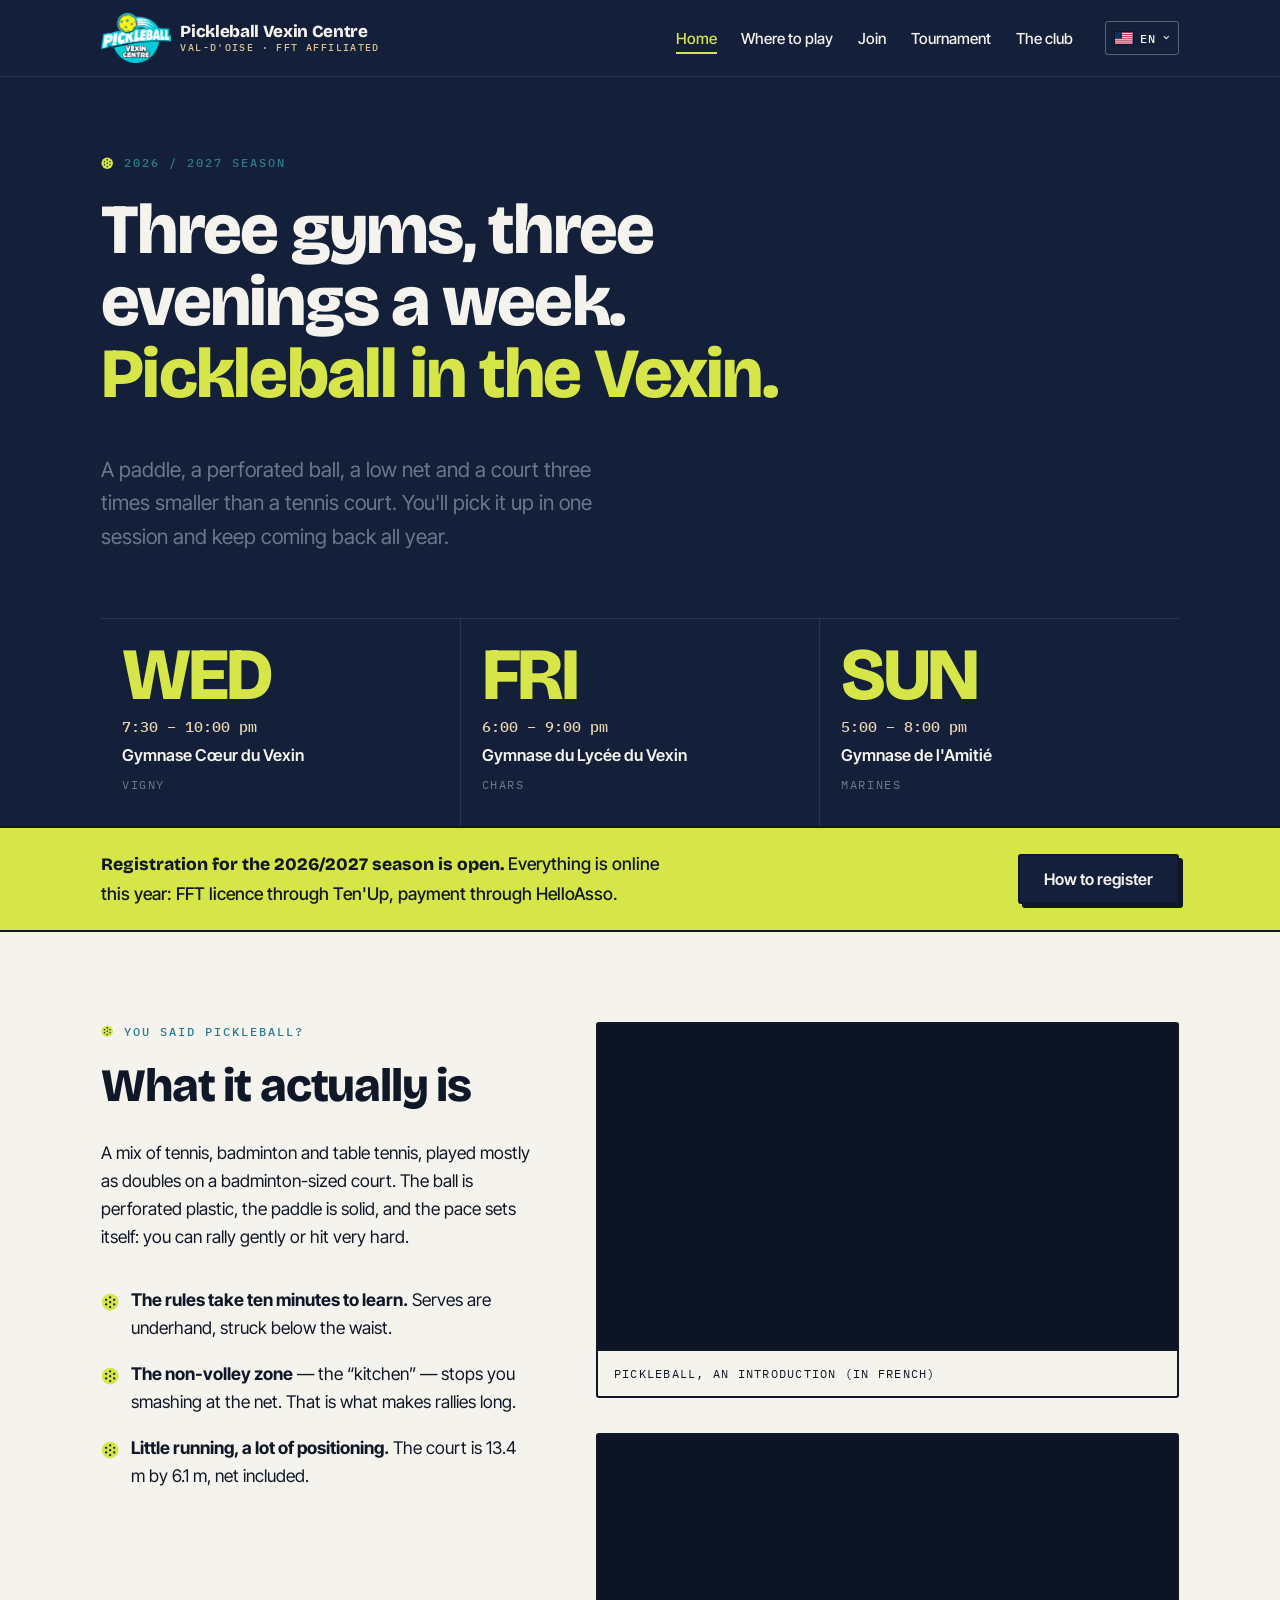
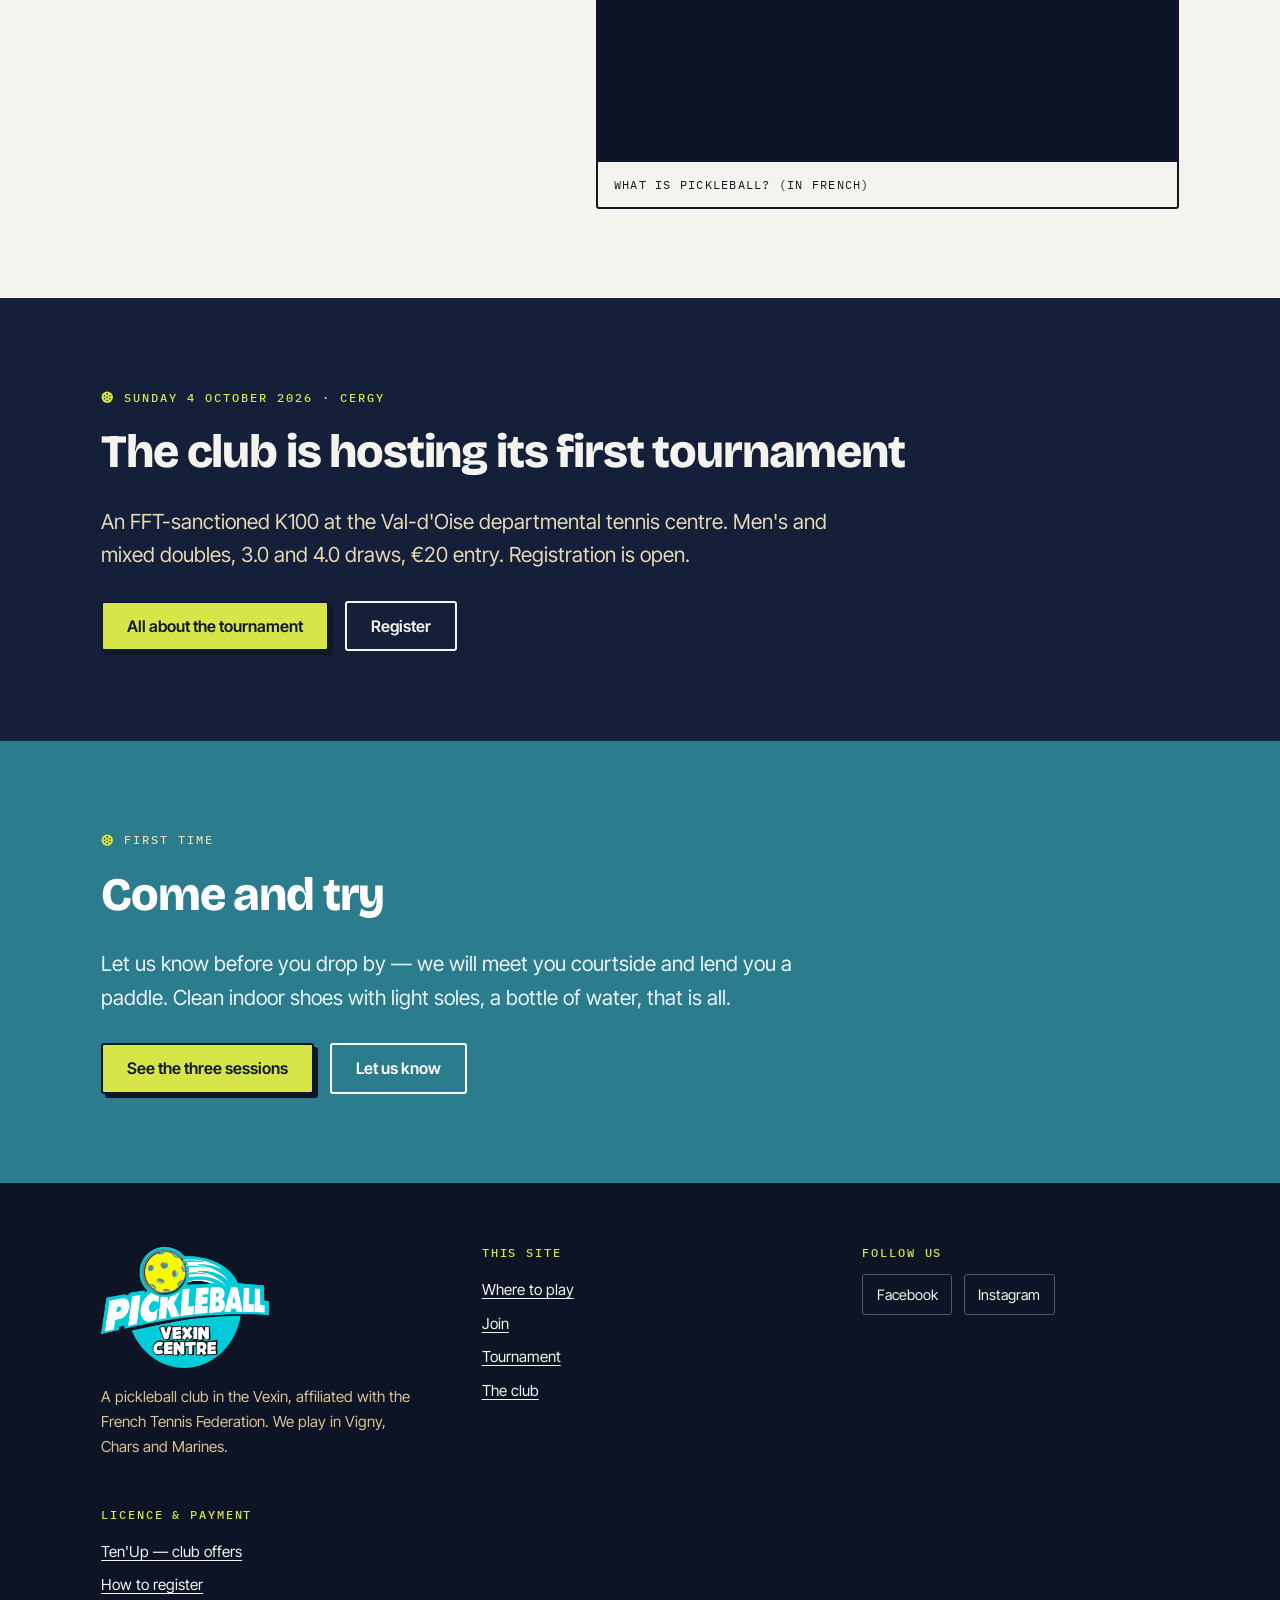
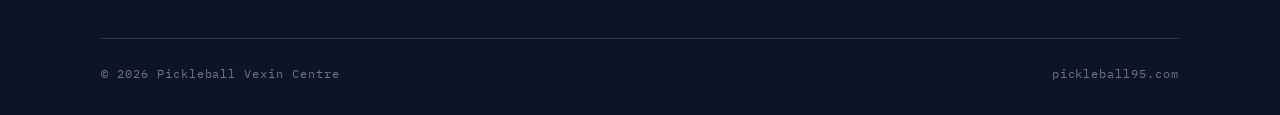
==== index.html @ 46272261 "Enrichit les donnees de l'evenement : coordonnees du lieu, url, validite de l'offre" ====
<!DOCTYPE html>
<html lang="fr">
<head>
<meta charset="utf-8">
<meta name="viewport" content="width=device-width, initial-scale=1">
<title>Pickleball Vexin Centre — club près de Cergy-Pontoise (95)</title>
<meta name="description" content="Club de pickleball affilié FFT dans le Vexin, à 20 minutes de Cergy-Pontoise. Trois créneaux par semaine à Vigny, Chars et Marines. Débutants bienvenus.">
<link rel="canonical" href="https://pickleball95.com/">
<meta property="og:type" content="website">
<meta property="og:site_name" content="Pickleball Vexin Centre">
<meta property="og:title" content="Pickleball Vexin Centre — club près de Cergy-Pontoise (95)">
<meta property="og:description" content="Club de pickleball affilié FFT dans le Vexin, à 20 minutes de Cergy-Pontoise. Trois créneaux par semaine à Vigny, Chars et Marines. Débutants bienvenus.">
<meta property="og:url" content="https://pickleball95.com/">
<meta property="og:locale" content="fr_FR">
<meta property="og:image" content="https://pickleball95.com/og-image.png">
<meta property="og:image:width" content="1200">
<meta property="og:image:height" content="630">
<meta property="og:image:alt" content="Logo Pickleball Vexin Centre">
<meta name="twitter:card" content="summary_large_image">

<link rel="alternate" hreflang="fr" href="https://pickleball95.com/">
<link rel="alternate" hreflang="en" href="https://pickleball95.com/en/">
<link rel="alternate" hreflang="x-default" href="https://pickleball95.com/">
<script>
(function () {
  try {
    if (new URLSearchParams(location.search).has('lang')) return;
    if (document.referrer && new URL(document.referrer).host === location.host) return;
    var prefs = navigator.languages || [navigator.language || ''];
    for (var i = 0; i < prefs.length; i++) {
      var tag = String(prefs[i]).toLowerCase();
      if (tag.indexOf('fr') === 0) return;
      if (tag.indexOf('en') === 0) {
        location.replace('en/' + location.search + location.hash);
        return;
      }
    }
  } catch (e) {}
})();
</script>
<link rel="icon" href="/favicon.svg" type="image/svg+xml">
<link rel="icon" href="/favicon.ico" sizes="32x32">
<link rel="apple-touch-icon" href="/apple-touch-icon.png">
<link rel="preconnect" href="https://fonts.googleapis.com">
<link rel="preconnect" href="https://fonts.gstatic.com" crossorigin>
<link href="https://fonts.googleapis.com/css2?family=Bricolage+Grotesque:opsz,wght@12..96,700;12..96,800&family=IBM+Plex+Mono:wght@400;500&family=Inter+Tight:wght@400;500;600&display=swap" rel="stylesheet">
<script type="application/ld+json">
{
  "@context": "https://schema.org",
  "@type": "SportsClub",
  "@id": "https://pickleball95.com/#club",
  "name": "Pickleball Vexin Centre",
  "alternateName": "PVC",
  "url": "https://pickleball95.com/",
  "logo": "https://pickleball95.com/logo-pvc.png",
  "image": "https://pickleball95.com/og-image.png",
  "description": "Club de pickleball du Vexin, affilié à la Fédération française de tennis. Trois créneaux par semaine à Vigny, Chars et Marines, à une quinzaine de kilomètres de Cergy-Pontoise.",
  "sport": "Pickleball",
  "email": "contact@pickleball95.com",
  "memberOf": {
    "@type": "SportsOrganization",
    "name": "Fédération française de tennis",
    "alternateName": "FFT",
    "url": "https://www.fft.fr/"
  },
  "areaServed": [
    {
      "@type": "AdministrativeArea",
      "name": "Vexin français"
    },
    {
      "@type": "AdministrativeArea",
      "name": "Val-d'Oise"
    },
    {
      "@type": "City",
      "name": "Cergy"
    },
    {
      "@type": "City",
      "name": "Pontoise"
    },
    {
      "@type": "City",
      "name": "Marines"
    },
    {
      "@type": "City",
      "name": "Vigny"
    },
    {
      "@type": "City",
      "name": "Chars"
    }
  ],
  "location": [
    {
      "@type": "SportsActivityLocation",
      "name": "Gymnase Cœur du Vexin",
      "address": {
        "@type": "PostalAddress",
        "streetAddress": "Le Bord'haut",
        "postalCode": "95450",
        "addressLocality": "Vigny",
        "addressRegion": "Val-d'Oise",
        "addressCountry": "FR"
      },
      "geo": {
        "@type": "GeoCoordinates",
        "latitude": 49.085816,
        "longitude": 1.921872
      },
      "openingHoursSpecification": {
        "@type": "OpeningHoursSpecification",
        "dayOfWeek": "Wednesday",
        "opens": "19:30",
        "closes": "22:00"
      }
    },
    {
      "@type": "SportsActivityLocation",
      "name": "Gymnase du Lycée du Vexin",
      "address": {
        "@type": "PostalAddress",
        "streetAddress": "Rue de Marines",
        "postalCode": "95750",
        "addressLocality": "Chars",
        "addressRegion": "Val-d'Oise",
        "addressCountry": "FR"
      },
      "geo": {
        "@type": "GeoCoordinates",
        "latitude": 49.157377,
        "longitude": 1.945217
      },
      "openingHoursSpecification": {
        "@type": "OpeningHoursSpecification",
        "dayOfWeek": "Friday",
        "opens": "18:00",
        "closes": "21:00"
      }
    },
    {
      "@type": "SportsActivityLocation",
      "name": "Gymnase de l'Amitié",
      "address": {
        "@type": "PostalAddress",
        "streetAddress": "Rue des Hautiers",
        "postalCode": "95640",
        "addressLocality": "Marines",
        "addressRegion": "Val-d'Oise",
        "addressCountry": "FR"
      },
      "geo": {
        "@type": "GeoCoordinates",
        "latitude": 49.148057,
        "longitude": 1.984363
      },
      "openingHoursSpecification": {
        "@type": "OpeningHoursSpecification",
        "dayOfWeek": "Sunday",
        "opens": "17:00",
        "closes": "20:00"
      }
    }
  ],
  "sameAs": [
    "https://www.facebook.com/profile.php?id=100078045906528",
    "https://www.instagram.com/pickleball_vexin_centre/"
  ]
}
</script>
<link rel="stylesheet" href="styles.css">
</head>
<body>

<a class="saut-contenu" href="#contenu">Aller au contenu</a>

<header class="entete">
  <div class="enveloppe entete__interieur">
    <a class="marque" href="index.html">
      <img class="marque__logo" src="/logo-pvc.png" alt="" width="640" height="460">
      <span>Pickleball Vexin Centre<small>Val-d'Oise · Affilié FFT</small></span>
    </a>
    <div class="entete__droite">
      <nav class="nav" aria-label="Navigation principale">
        <ul>
          <li><a href="index.html" aria-current="page">Accueil</a></li>
          <li><a href="ou-jouer.html">Où jouer</a></li>
          <li><a href="adherer.html">Adhérer</a></li>
          <li><a href="tournoi-k100.html">Tournoi</a></li>
          <li><a href="le-club.html">Le club</a></li>
        </ul>
      </nav>
      <details class="langue">
      <summary aria-label="Choisir la langue"><svg class="drapeau" viewBox="0 0 21 15" aria-hidden="true"><rect width="7" height="15" fill="#002654"/><rect x="7" width="7" height="15" fill="#f5f5f5"/><rect x="14" width="7" height="15" fill="#ce1126"/></svg><span>FR</span></summary>
      <div class="langue__menu">
        <a href="index.html" hreflang="fr" lang="fr" aria-current="true"><svg class="drapeau" viewBox="0 0 21 15" aria-hidden="true"><rect width="7" height="15" fill="#002654"/><rect x="7" width="7" height="15" fill="#f5f5f5"/><rect x="14" width="7" height="15" fill="#ce1126"/></svg>Français</a>
        <a href="en/index.html" hreflang="en" lang="en"><svg class="drapeau" viewBox="0 0 21 15" aria-hidden="true"><rect width="21" height="15" fill="#f5f5f5"/><g fill="#b31942"><rect y="0.0000" width="21" height="1.1538"/><rect y="2.3077" width="21" height="1.1538"/><rect y="4.6154" width="21" height="1.1538"/><rect y="6.9231" width="21" height="1.1538"/><rect y="9.2308" width="21" height="1.1538"/><rect y="11.5385" width="21" height="1.1538"/><rect y="13.8462" width="21" height="1.1538"/></g><rect width="8.4" height="8.0769" fill="#0a3161"/></svg>English</a>
      </div>
    </details>
    </div>
  </div>
</header>

<main id="contenu">

  <section class="heros">
    <div class="enveloppe">
      <div class="heros__texte">
        <p class="sourcil">
        <svg class="balle" viewBox="0 0 24 24" aria-hidden="true"><circle cx="12" cy="12" r="11"/><circle cx="12" cy="5.6" r="1.5"/><circle cx="17.3" cy="9" r="1.5"/><circle cx="17.3" cy="15" r="1.5"/><circle cx="12" cy="18.4" r="1.5"/><circle cx="6.7" cy="15" r="1.5"/><circle cx="6.7" cy="9" r="1.5"/><circle cx="12" cy="12" r="1.5"/></svg>
        Saison 2026 / 2027
      </p>
        <h1>Trois gymnases, trois soirs par semaine. <em>Le pickleball dans le Vexin.</em></h1>
        <p class="intro">Une raquette, une balle ajourée, un filet bas et un terrain trois fois plus petit qu'un court de tennis. On apprend en une séance, on y revient toute l'année.</p>
      </div>
    </div>

    <div class="enveloppe">
      <div class="semaine">
        <a class="jour" href="ou-jouer.html#vigny">
          <span class="jour__abrege">MER</span>
          <span class="jour__corps">
            <span class="jour__heure">19h30 – 22h00</span><br>
            <span class="jour__lieu">Gymnase Cœur du Vexin</span><br>
            <span class="jour__ville">Vigny</span>
          </span>
        </a>
        <a class="jour" href="ou-jouer.html#chars">
          <span class="jour__abrege">VEN</span>
          <span class="jour__corps">
            <span class="jour__heure">18h00 – 21h00</span><br>
            <span class="jour__lieu">Gymnase du Lycée du Vexin</span><br>
            <span class="jour__ville">Chars</span>
          </span>
        </a>
        <a class="jour" href="ou-jouer.html#marines">
          <span class="jour__abrege">DIM</span>
          <span class="jour__corps">
            <span class="jour__heure">17h00 – 20h00</span><br>
            <span class="jour__lieu">Gymnase de l'Amitié</span><br>
            <span class="jour__ville">Marines</span>
          </span>
        </a>
      </div>
    </div>
  </section>

  <section class="bandeau">
    <div class="enveloppe bandeau__interieur">
      <p><strong>Les inscriptions pour la saison 2026/2027 sont ouvertes.</strong> Cette année, tout se fait en ligne : licence FFT via Ten'Up, paiement via HelloAsso.</p>
      <a class="bouton" href="adherer.html">Comment s'inscrire</a>
    </div>
  </section>

  <section class="bloc">
    <div class="enveloppe duo">
      <div>
        <p class="sourcil">
        <svg class="balle" viewBox="0 0 24 24" aria-hidden="true"><circle cx="12" cy="12" r="11"/><circle cx="12" cy="5.6" r="1.5"/><circle cx="17.3" cy="9" r="1.5"/><circle cx="17.3" cy="15" r="1.5"/><circle cx="12" cy="18.4" r="1.5"/><circle cx="6.7" cy="15" r="1.5"/><circle cx="6.7" cy="9" r="1.5"/><circle cx="12" cy="12" r="1.5"/></svg>
        Vous avez dit pickleball ?
      </p>
        <h2>C'est quoi, au juste</h2>
        <p>Un mélange de tennis, de badminton et de ping-pong, qui se joue surtout en double sur un terrain de badminton. La balle est en plastique perforé, la raquette est pleine, et la vitesse de jeu se règle d'elle-même : on peut échanger tranquillement ou frapper très fort.</p>
        <ul class="faits">
          <li><svg class="balle" viewBox="0 0 24 24" aria-hidden="true"><circle cx="12" cy="12" r="11"/><circle cx="12" cy="5.6" r="1.5"/><circle cx="17.3" cy="9" r="1.5"/><circle cx="17.3" cy="15" r="1.5"/><circle cx="12" cy="18.4" r="1.5"/><circle cx="6.7" cy="15" r="1.5"/><circle cx="6.7" cy="9" r="1.5"/><circle cx="12" cy="12" r="1.5"/></svg><span><strong>Les règles s'apprennent en dix minutes.</strong> Le service se fait à la cuillère, en dessous de la taille.</span></li>
          <li><svg class="balle" viewBox="0 0 24 24" aria-hidden="true"><circle cx="12" cy="12" r="11"/><circle cx="12" cy="5.6" r="1.5"/><circle cx="17.3" cy="9" r="1.5"/><circle cx="17.3" cy="15" r="1.5"/><circle cx="12" cy="18.4" r="1.5"/><circle cx="6.7" cy="15" r="1.5"/><circle cx="6.7" cy="9" r="1.5"/><circle cx="12" cy="12" r="1.5"/></svg><span><strong>La zone de non-volée</strong> — la « cuisine » — interdit de smasher au filet. C'est ce qui rend les échanges longs.</span></li>
          <li><svg class="balle" viewBox="0 0 24 24" aria-hidden="true"><circle cx="12" cy="12" r="11"/><circle cx="12" cy="5.6" r="1.5"/><circle cx="17.3" cy="9" r="1.5"/><circle cx="17.3" cy="15" r="1.5"/><circle cx="12" cy="18.4" r="1.5"/><circle cx="6.7" cy="15" r="1.5"/><circle cx="6.7" cy="9" r="1.5"/><circle cx="12" cy="12" r="1.5"/></svg><span><strong>Peu de course, beaucoup de placement.</strong> Le terrain fait 13,4 m sur 6,1 m, filet compris.</span></li>
        </ul>
      </div>
      <div class="grille grille--2">
        <figure class="video">
          <div class="video__cadre">
            <iframe src="https://www.youtube-nocookie.com/embed/xUuytFtCBNI" title="Présentation du pickleball" loading="lazy" allow="accelerometer; autoplay; clipboard-write; encrypted-media; gyroscope; picture-in-picture" allowfullscreen></iframe>
          </div>
          <figcaption>Présentation du pickleball</figcaption>
        </figure>
        <figure class="video">
          <div class="video__cadre">
            <iframe src="https://www.youtube-nocookie.com/embed/qtWzW6StP2c" title="C'est quoi le pickleball ?" loading="lazy" allow="accelerometer; autoplay; clipboard-write; encrypted-media; gyroscope; picture-in-picture" allowfullscreen></iframe>
          </div>
          <figcaption>C'est quoi le pickleball ?</figcaption>
        </figure>
      </div>
    </div>
  </section>


  <section class="bloc bloc--nuit">
    <div class="enveloppe">
      <p class="sourcil">
        <svg class="balle" viewBox="0 0 24 24" aria-hidden="true"><circle cx="12" cy="12" r="11"/><circle cx="12" cy="5.6" r="1.5"/><circle cx="17.3" cy="9" r="1.5"/><circle cx="17.3" cy="15" r="1.5"/><circle cx="12" cy="18.4" r="1.5"/><circle cx="6.7" cy="15" r="1.5"/><circle cx="6.7" cy="9" r="1.5"/><circle cx="12" cy="12" r="1.5"/></svg>
        Dimanche 4 octobre 2026 · Cergy
      </p>
      <h2>Le club organise son premier tournoi</h2>
      <p class="intro">Un K100 homologué FFT au comité départemental de tennis du Val-d'Oise. Double messieurs et double mixte, tableaux 3.0 et 4.0, 20 € l'engagement. Les inscriptions sont ouvertes.</p>
      <div class="rangee-boutons">
        <a class="bouton" href="tournoi-k100.html">Tout savoir sur le tournoi</a>
        <a class="bouton bouton--fantome" href="https://www.helloasso.com/associations/pickleball-vexin-centre/evenements/1er-k100-cergy-par-pickleball-vexin-centre" rel="noopener">S'inscrire</a>
      </div>
    </div>
  </section>

  <section class="bloc bloc--court">
    <div class="enveloppe">
      <p class="sourcil">
        <svg class="balle" viewBox="0 0 24 24" aria-hidden="true"><circle cx="12" cy="12" r="11"/><circle cx="12" cy="5.6" r="1.5"/><circle cx="17.3" cy="9" r="1.5"/><circle cx="17.3" cy="15" r="1.5"/><circle cx="12" cy="18.4" r="1.5"/><circle cx="6.7" cy="15" r="1.5"/><circle cx="6.7" cy="9" r="1.5"/><circle cx="12" cy="12" r="1.5"/></svg>
        Première fois
      </p>
      <h2>Venir essayer</h2>
      <p class="intro">Prévenez-nous avant de passer, on vous attend au bord du terrain et on vous prête une raquette. Chaussures de sport propres à semelle claire, une bouteille d'eau, c'est tout.</p>
      <div class="rangee-boutons">
        <a class="bouton" href="ou-jouer.html">Voir les trois créneaux</a>
        <a class="bouton bouton--fantome" href="le-club.html#contact">Nous prévenir</a>
      </div>
    </div>
  </section>

</main>

<footer class="pied">
  <div class="enveloppe">
    <div class="pied__grille">
      <div>
        <h2 class="pied__marque"><img src="/logo-pvc.png" alt="Pickleball Vexin Centre" width="640" height="460"></h2>
        <p>Club de pickleball du Vexin, affilié à la Fédération française de tennis. On joue à Vigny, Chars et Marines.</p>
      </div>
      <div>
        <h3>Le site</h3>
        <ul>
          <li><a href="ou-jouer.html">Où jouer</a></li>
          <li><a href="adherer.html">Adhérer</a></li>
          <li><a href="tournoi-k100.html">Tournoi</a></li>
          <li><a href="le-club.html">Le club</a></li>
        </ul>
      </div>
      <div>
        <h3>Nous suivre</h3>
        <div class="social">
          <a href="https://www.facebook.com/profile.php?id=100078045906528" rel="noopener">Facebook</a>
          <a href="https://www.instagram.com/pickleball_vexin_centre/" rel="noopener">Instagram</a>
        </div>
      </div>
      <div>
        <h3>Licence &amp; paiement</h3>
        <ul>
          <li><a href="https://tenup.fft.fr/club/57950515/offres" rel="noopener">Ten'Up — offres du club</a></li>
          <li><a href="adherer.html">Procédure d'inscription</a></li>
        </ul>
      </div>
    </div>
    <div class="pied__bas">
      <span>© 2026 Pickleball Vexin Centre</span>
      <span>pickleball95.com</span>
    </div>
  </div>
</footer>

<script>
document.addEventListener('click', function (e) {
  document.querySelectorAll('details.langue[open]').forEach(function (d) {
    if (!d.contains(e.target)) d.removeAttribute('open');
  });
});
document.addEventListener('keydown', function (e) {
  if (e.key === 'Escape') {
    document.querySelectorAll('details.langue[open]').forEach(function (d) {
      d.removeAttribute('open');
    });
  }
});
</script>
</body>
</html>
---- styles.css ----
/* ==========================================================================
   Pickleball Vexin Centre — feuille de style unique
   Palette : gymnase le soir. Indigo profond (la nuit dehors), parquet érable
   (le sol de jeu), jaune optique (la balle ajourée), sarcelle (le tracé).
   ========================================================================== */

:root {
  --nuit:        #14203a;
  --nuit-fonce:  #0c1425;
  --nuit-clair:  #24345a;
  --parquet:     #e9d7b2;
  --parquet-sbr: #d9c193;
  --balle:       #d6e548;
  --court:       #2b7c8c;
  --craie:       #f5f3ed;
  --encre:       #101828;
  --gris:        #6d7789;

  --pad-page: clamp(1.15rem, 4vw, 3.5rem);
  --max: 1180px;
  --rayon: 3px;

  --display: "Bricolage Grotesque", "Trebuchet MS", sans-serif;
  --corps: "Inter Tight", system-ui, -apple-system, sans-serif;
  --data: "IBM Plex Mono", ui-monospace, monospace;
}

*, *::before, *::after { box-sizing: border-box; }

html { scroll-behavior: smooth; }
@media (prefers-reduced-motion: reduce) {
  html { scroll-behavior: auto; }
  * { animation-duration: 0.01ms !important; transition-duration: 0.01ms !important; }
}

body {
  margin: 0;
  background: var(--craie);
  color: var(--encre);
  font-family: var(--corps);
  font-size: clamp(1rem, 0.96rem + 0.2vw, 1.09rem);
  line-height: 1.62;
  -webkit-font-smoothing: antialiased;
}

img, iframe { max-width: 100%; border: 0; }

a { color: var(--court); text-decoration-thickness: 1px; text-underline-offset: 3px; }
a:hover { color: var(--nuit); }

:focus-visible {
  outline: 3px solid var(--balle);
  outline-offset: 3px;
}

/* --- primitives de mise en page ------------------------------------------ */

.enveloppe {
  width: 100%;
  max-width: var(--max);
  margin-inline: auto;
  padding-inline: var(--pad-page);
}

.bloc { padding-block: clamp(3.2rem, 7vw, 6rem); }
.bloc--nuit { background: var(--nuit); color: var(--craie); }
/* :not(.bouton) — sinon cette regle (0,1,1) battait .bouton (0,1,0)
   et les boutons heritaient de la couleur des liens : jaune sur jaune. */
.bloc--nuit a:not(.bouton) { color: var(--balle); }
.bloc--court { background: var(--court); color: #fff; }
.bloc--court a:not(.bouton) { color: #fff; }

.saut-contenu {
  position: absolute;
  left: -9999px;
  top: 0;
  background: var(--balle);
  color: var(--encre);
  padding: 0.7rem 1.1rem;
  font-weight: 600;
  z-index: 50;
}
.saut-contenu:focus { left: 0.6rem; top: 0.6rem; }

/* --- typographie --------------------------------------------------------- */

h1, h2, h3, h4 {
  font-family: var(--display);
  font-weight: 800;
  line-height: 1.02;
  letter-spacing: -0.025em;
  margin: 0 0 0.6em;
  text-wrap: balance;
}

h1 { font-size: clamp(2.3rem, 1.3rem + 4.6vw, 4.4rem); }
h2 { font-size: clamp(1.75rem, 1.1rem + 2.5vw, 2.9rem); }
h3 { font-size: clamp(1.2rem, 1.02rem + 0.8vw, 1.55rem); }

p { margin: 0 0 1.15em; max-width: 62ch; }
.intro { font-size: clamp(1.08rem, 1rem + 0.5vw, 1.3rem); color: var(--gris); }
.bloc--nuit .intro { color: var(--parquet); }

.sourcil {
  font-family: var(--data);
  font-size: 0.74rem;
  font-weight: 500;
  letter-spacing: 0.17em;
  text-transform: uppercase;
  color: var(--court);
  margin: 0 0 1.4rem;
  display: flex;
  align-items: center;
  gap: 0.65rem;
}
.bloc--nuit .sourcil { color: var(--balle); }
.bloc--court .sourcil { color: var(--parquet); }

/* --- la balle ajourée : motif récurrent ---------------------------------- */

.balle {
  flex: 0 0 auto;
  width: 1.05em;
  height: 1.05em;
  color: var(--balle);
}
.balle circle:first-child { fill: currentColor; }
.balle circle + circle { fill: var(--nuit); }
.bloc--nuit .balle circle + circle { fill: var(--nuit); }

/* --- boutons ------------------------------------------------------------- */

.bouton {
  display: inline-flex;
  align-items: center;
  gap: 0.55rem;
  font-family: var(--corps);
  font-weight: 600;
  font-size: 1rem;
  line-height: 1;
  padding: 0.95rem 1.5rem;
  border: 2px solid var(--encre);
  border-radius: var(--rayon);
  background: var(--balle);
  color: var(--encre);
  text-decoration: none;
  transition: transform 0.14s ease, box-shadow 0.14s ease;
  box-shadow: 4px 4px 0 var(--encre);
}
.bouton:hover {
  color: var(--encre);
  transform: translate(-2px, -2px);
  box-shadow: 6px 6px 0 var(--encre);
}
.bouton:active { transform: translate(2px, 2px); box-shadow: 1px 1px 0 var(--encre); }

.bouton--fantome {
  background: transparent;
  border-color: currentColor;
  box-shadow: none;
  color: inherit;
}
.bouton--fantome:hover { background: rgba(214, 229, 72, 0.16); box-shadow: none; color: inherit; }

.rangee-boutons {
  display: flex;
  flex-wrap: wrap;
  gap: 0.85rem 1rem;
  align-items: center;
  margin-top: 1.8rem;
}

/* --- en-tête ------------------------------------------------------------- */

.entete {
  background: var(--nuit);
  color: var(--craie);
  border-bottom: 1px solid var(--nuit-clair);
}
.entete__interieur {
  display: flex;
  align-items: center;
  justify-content: space-between;
  gap: 1.5rem;
  min-height: 72px;
  flex-wrap: wrap;
  padding-block: 0.8rem;
}
.marque {
  display: flex;
  align-items: center;
  gap: 0.6rem;
  font-family: var(--display);
  font-weight: 800;
  font-size: 1.06rem;
  letter-spacing: -0.02em;
  color: var(--craie);
  text-decoration: none;
  line-height: 1.15;
}
.marque:hover { color: var(--balle); }
.marque .balle { width: 1.6em; height: 1.6em; }
.marque span { display: block; }
.marque small {
  display: block;
  font-family: var(--data);
  font-size: 0.62rem;
  font-weight: 500;
  letter-spacing: 0.14em;
  text-transform: uppercase;
  color: var(--parquet-sbr);
}

.nav ul {
  display: flex;
  flex-wrap: wrap;
  gap: 0.35rem 1.55rem;
  list-style: none;
  margin: 0;
  padding: 0;
}
.nav a {
  font-size: 0.95rem;
  font-weight: 500;
  color: var(--craie);
  text-decoration: none;
  padding-block: 0.3rem;
  border-bottom: 2px solid transparent;
}
.nav a:hover { color: var(--balle); border-bottom-color: var(--balle); }
.nav a[aria-current="page"] { color: var(--balle); border-bottom-color: var(--balle); }

/* --- héros --------------------------------------------------------------- */

.heros {
  background: var(--nuit);
  color: var(--craie);
  padding-block: clamp(2.8rem, 6vw, 5rem) 0;
  overflow: hidden;
}
.heros h1 { max-width: 22ch; }
.heros h1 em {
  font-style: normal;
  color: var(--balle);
}
.heros__texte { max-width: 46rem; }
.heros .intro { max-width: 44ch; }

/* La semaine : signature du site ----------------------------------------- */

.semaine {
  display: grid;
  grid-template-columns: repeat(3, 1fr);
  gap: 1px;
  background: var(--nuit-clair);
  margin-top: clamp(2.5rem, 5vw, 4rem);
  border-top: 1px solid var(--nuit-clair);
}
.jour {
  position: relative;
  display: flex;
  flex-direction: column;
  gap: 0.35rem;
  padding: 1.6rem 1.3rem 1.8rem;
  background: var(--nuit);
  color: var(--craie);
  text-decoration: none;
  transition: background 0.16s ease;
}
.jour:hover, .jour:focus-visible { background: var(--nuit-clair); color: var(--craie); }
.jour__abrege {
  font-family: var(--display);
  font-weight: 800;
  font-size: clamp(2.4rem, 1rem + 6vw, 4.6rem);
  line-height: 0.85;
  letter-spacing: -0.045em;
  color: var(--balle);
}
.jour__heure {
  font-family: var(--data);
  font-size: 0.92rem;
  font-weight: 500;
  color: var(--parquet);
}
.jour__lieu { font-weight: 600; font-size: 1.02rem; }
.jour__ville {
  font-family: var(--data);
  font-size: 0.72rem;
  letter-spacing: 0.14em;
  text-transform: uppercase;
  color: var(--gris);
}

@media (max-width: 680px) {
  .semaine { grid-template-columns: 1fr; }
  .jour {
    flex-direction: row;
    align-items: baseline;
    gap: 1.1rem;
    padding: 1.1rem 1.3rem;
    flex-wrap: wrap;
  }
  .jour__abrege { font-size: 2.5rem; flex: 0 0 3.4em; }
  .jour__corps { flex: 1 1 10rem; }
}

/* --- bandeau d'alerte / saison ------------------------------------------- */

.bandeau {
  background: var(--balle);
  color: var(--encre);
  border-block: 2px solid var(--encre);
}
.bandeau__interieur {
  display: flex;
  flex-wrap: wrap;
  align-items: center;
  justify-content: space-between;
  gap: 1.1rem 2rem;
  padding-block: 1.4rem;
}
.bandeau p { margin: 0; max-width: 52ch; font-weight: 500; }
.bandeau strong { font-family: var(--display); font-weight: 800; }
.bandeau .bouton { background: var(--nuit); color: var(--craie); border-color: var(--encre); }
.bandeau .bouton:hover { color: var(--balle); }

/* --- grilles génériques -------------------------------------------------- */

.grille {
  display: grid;
  gap: clamp(1.3rem, 3vw, 2.2rem);
  grid-template-columns: repeat(auto-fit, minmax(min(100%, 17rem), 1fr));
}
.grille--2 { grid-template-columns: repeat(auto-fit, minmax(min(100%, 24rem), 1fr)); }

.duo {
  display: grid;
  gap: clamp(1.8rem, 5vw, 4rem);
  grid-template-columns: minmax(0, 1fr);
}
@media (min-width: 900px) {
  .duo { grid-template-columns: minmax(0, 0.85fr) minmax(0, 1.15fr); align-items: start; }
}

/* --- carte gymnase (surface parquet) ------------------------------------- */

.gymnase {
  background: var(--parquet);
  border: 2px solid var(--encre);
  border-radius: var(--rayon);
  padding: 1.5rem 1.5rem 1.7rem;
  display: flex;
  flex-direction: column;
  gap: 0.2rem;
}
.gymnase__jour {
  font-family: var(--data);
  font-size: 0.74rem;
  font-weight: 500;
  letter-spacing: 0.16em;
  text-transform: uppercase;
  color: var(--court);
  margin-bottom: 0.5rem;
}
.gymnase h3 { margin-bottom: 0.35rem; }
.gymnase__creneau {
  font-family: var(--data);
  font-size: 1.22rem;
  font-weight: 500;
  color: var(--encre);
  padding: 0.35rem 0 0.7rem;
}
.gymnase address {
  font-style: normal;
  color: #4a4433;
  font-size: 0.97rem;
  margin-bottom: 1.1rem;
}
.gymnase .bouton { margin-top: auto; align-self: flex-start; background: var(--craie); }

/* --- étapes numérotées (séquence réelle) --------------------------------- */

.etapes { list-style: none; margin: 2rem 0 0; padding: 0; counter-reset: etape; }
.etape {
  counter-increment: etape;
  display: grid;
  grid-template-columns: 3.1rem minmax(0, 1fr);
  gap: 0 1.15rem;
  padding: 1.5rem 0;
  border-top: 1px solid rgba(16, 24, 40, 0.14);
}
.etape:last-child { border-bottom: 1px solid rgba(16, 24, 40, 0.14); }
.etape::before {
  content: counter(etape, decimal-leading-zero);
  font-family: var(--data);
  font-size: 0.98rem;
  font-weight: 500;
  color: var(--court);
  padding-top: 0.28rem;
}
.etape h3 { margin-bottom: 0.35rem; }
.etape p:last-child { margin-bottom: 0; }
.bloc--nuit .etape { border-color: rgba(245, 243, 237, 0.18); }
.bloc--nuit .etape::before { color: var(--balle); }

/* --- vidéos -------------------------------------------------------------- */

.video {
  margin: 0;
  border: 2px solid var(--encre);
  border-radius: var(--rayon);
  overflow: hidden;
  background: var(--nuit-fonce);
}
.video__cadre { position: relative; aspect-ratio: 16 / 9; }
.video__cadre iframe { position: absolute; inset: 0; width: 100%; height: 100%; }
.video figcaption {
  font-family: var(--data);
  font-size: 0.78rem;
  letter-spacing: 0.1em;
  text-transform: uppercase;
  padding: 0.75rem 1rem;
  background: var(--craie);
  border-top: 2px solid var(--encre);
  color: var(--encre);
}

/* --- liste de faits ------------------------------------------------------ */

.faits { list-style: none; margin: 1.6rem 0 0; padding: 0; }
.faits li {
  display: flex;
  gap: 0.75rem;
  align-items: flex-start;
  padding: 0.55rem 0;
  max-width: 60ch;
}
.faits .balle { margin-top: 0.42em; }

/* --- tableau d'infos ----------------------------------------------------- */

.fiche { border-collapse: collapse; width: 100%; max-width: 40rem; margin-top: 1.6rem; }
.fiche th, .fiche td {
  text-align: left;
  padding: 0.85rem 1rem 0.85rem 0;
  border-bottom: 1px solid rgba(245, 243, 237, 0.2);
  vertical-align: top;
}
.fiche th {
  font-family: var(--data);
  font-size: 0.74rem;
  font-weight: 500;
  letter-spacing: 0.14em;
  text-transform: uppercase;
  color: var(--balle);
  width: 11rem;
  white-space: nowrap;
}
.fiche td { font-size: 1.05rem; }

/* --- encart brouillon (page non publiée) --------------------------------- */

.brouillon {
  background: repeating-linear-gradient(
    45deg, #fff4c2, #fff4c2 14px, #ffe98a 14px, #ffe98a 28px
  );
  border: 2px solid var(--encre);
  border-radius: var(--rayon);
  padding: 1.1rem 1.3rem;
  margin-bottom: 2.4rem;
  color: var(--encre);
  font-weight: 500;
}
.brouillon p { margin: 0; max-width: 70ch; }

/* --- pied de page -------------------------------------------------------- */

.pied {
  background: var(--nuit-fonce);
  color: var(--parquet-sbr);
  padding-block: clamp(2.6rem, 5vw, 4rem) 2rem;
  font-size: 0.95rem;
}
.pied h2 { color: var(--craie); font-size: 1.4rem; }
.pied a { color: var(--craie); }
.pied a:hover { color: var(--balle); }
.pied__grille {
  display: grid;
  gap: 2rem clamp(2rem, 5vw, 4rem);
  grid-template-columns: repeat(auto-fit, minmax(min(100%, 15rem), 1fr));
  padding-bottom: 2.2rem;
  border-bottom: 1px solid rgba(245, 243, 237, 0.15);
}
.pied h3 {
  font-family: var(--data);
  font-size: 0.74rem;
  font-weight: 500;
  letter-spacing: 0.16em;
  text-transform: uppercase;
  color: var(--balle);
  margin-bottom: 0.9rem;
}
.pied ul { list-style: none; margin: 0; padding: 0; }
.pied li { padding: 0.28rem 0; }
.pied__bas {
  display: flex;
  flex-wrap: wrap;
  gap: 0.6rem 1.6rem;
  justify-content: space-between;
  padding-top: 1.6rem;
  font-family: var(--data);
  font-size: 0.74rem;
  letter-spacing: 0.08em;
  color: var(--gris);
}
.social { display: flex; gap: 0.7rem; flex-wrap: wrap; }
.social a {
  display: inline-flex;
  align-items: center;
  gap: 0.45rem;
  border: 1px solid rgba(245, 243, 237, 0.3);
  border-radius: var(--rayon);
  padding: 0.5rem 0.85rem;
  text-decoration: none;
  font-size: 0.9rem;
}
.social a:hover { border-color: var(--balle); }

/* --- correctifs de contraste --------------------------------------------- */

.bloc--court .intro { color: rgba(255, 255, 255, 0.9); }

.social--clair a {
  border-color: rgba(16, 24, 40, 0.28);
  color: var(--encre);
}
.social--clair a:hover { border-color: var(--court); color: var(--court); }

/* --- selecteur de langue -------------------------------------------------- */

.entete__droite {
  display: flex;
  align-items: center;
  gap: clamp(0.9rem, 3vw, 2rem);
  flex-wrap: wrap;
}

.drapeau {
  flex: 0 0 auto;
  width: 1.4em;
  height: auto;
  display: block;
  border-radius: 1px;
  box-shadow: 0 0 0 1px rgba(0, 0, 0, 0.3);
}

.langue { position: relative; }

.langue > summary {
  display: flex;
  align-items: center;
  gap: 0.45rem;
  list-style: none;
  cursor: pointer;
  font-family: var(--data);
  font-size: 0.78rem;
  font-weight: 500;
  letter-spacing: 0.1em;
  color: var(--craie);
  border: 1px solid rgba(245, 243, 237, 0.3);
  border-radius: var(--rayon);
  padding: 0.38rem 0.6rem;
}
.langue > summary::-webkit-details-marker { display: none; }
.langue > summary::after {
  content: "";
  width: 0.36em;
  height: 0.36em;
  border-right: 1.5px solid currentColor;
  border-bottom: 1.5px solid currentColor;
  transform: rotate(45deg) translate(-0.08em, -0.08em);
}
.langue[open] > summary::after { transform: rotate(225deg) translate(-0.02em, -0.02em); }
.langue > summary:hover { border-color: var(--balle); color: var(--balle); }

.langue__menu {
  position: absolute;
  right: 0;
  top: calc(100% + 0.5rem);
  z-index: 40;
  min-width: 11.5rem;
  background: var(--craie);
  border: 2px solid var(--encre);
  border-radius: var(--rayon);
  box-shadow: 5px 5px 0 rgba(12, 20, 37, 0.5);
  overflow: hidden;
}
.langue__menu a {
  display: flex;
  align-items: center;
  gap: 0.65rem;
  padding: 0.68rem 0.9rem;
  text-decoration: none;
  color: var(--encre);
  font-size: 0.95rem;
  font-weight: 500;
}
.langue__menu a + a { border-top: 1px solid rgba(16, 24, 40, 0.14); }
.langue__menu a:hover { background: var(--balle); color: var(--encre); }
.langue__menu a[aria-current="true"] { font-weight: 600; }
.langue__menu a[aria-current="true"]::after {
  content: "";
  margin-left: auto;
  width: 0.42em;
  height: 0.75em;
  border-right: 2px solid var(--court);
  border-bottom: 2px solid var(--court);
  transform: rotate(45deg) translateY(-0.15em);
}

@media (max-width: 560px) {
  .entete__interieur { gap: 0.9rem; }
  .entete__droite { width: 100%; justify-content: space-between; }
}

/* --- logo du club --------------------------------------------------------- */

.marque__logo {
  flex: 0 0 auto;
  width: auto;
  height: 2.95em;
  display: block;
}

.pied__marque {
  margin: 0 0 1.1rem;
  line-height: 0;
}
.pied__marque img {
  width: min(100%, 168px);
  height: auto;
  display: block;
}

@media (max-width: 420px) {
  .marque__logo { height: 2.5em; }
}

/* --- tableau sur fond clair (tarifs du tournoi) --------------------------- */

.fiche--clair { max-width: 46rem; }
.fiche--clair th,
.fiche--clair td { border-bottom-color: rgba(16, 24, 40, 0.14); }
.fiche--clair th {
  width: auto;
  white-space: normal;
  font-family: var(--corps);
  font-size: 1rem;
  font-weight: 600;
  letter-spacing: 0;
  text-transform: none;
  color: var(--encre);
  padding-right: 1.5rem;
}
.fiche--clair td {
  font-family: var(--data);
  font-size: 0.95rem;
  color: var(--gris);
  white-space: nowrap;
}
.fiche--clair td:last-child { color: var(--encre); font-weight: 500; }
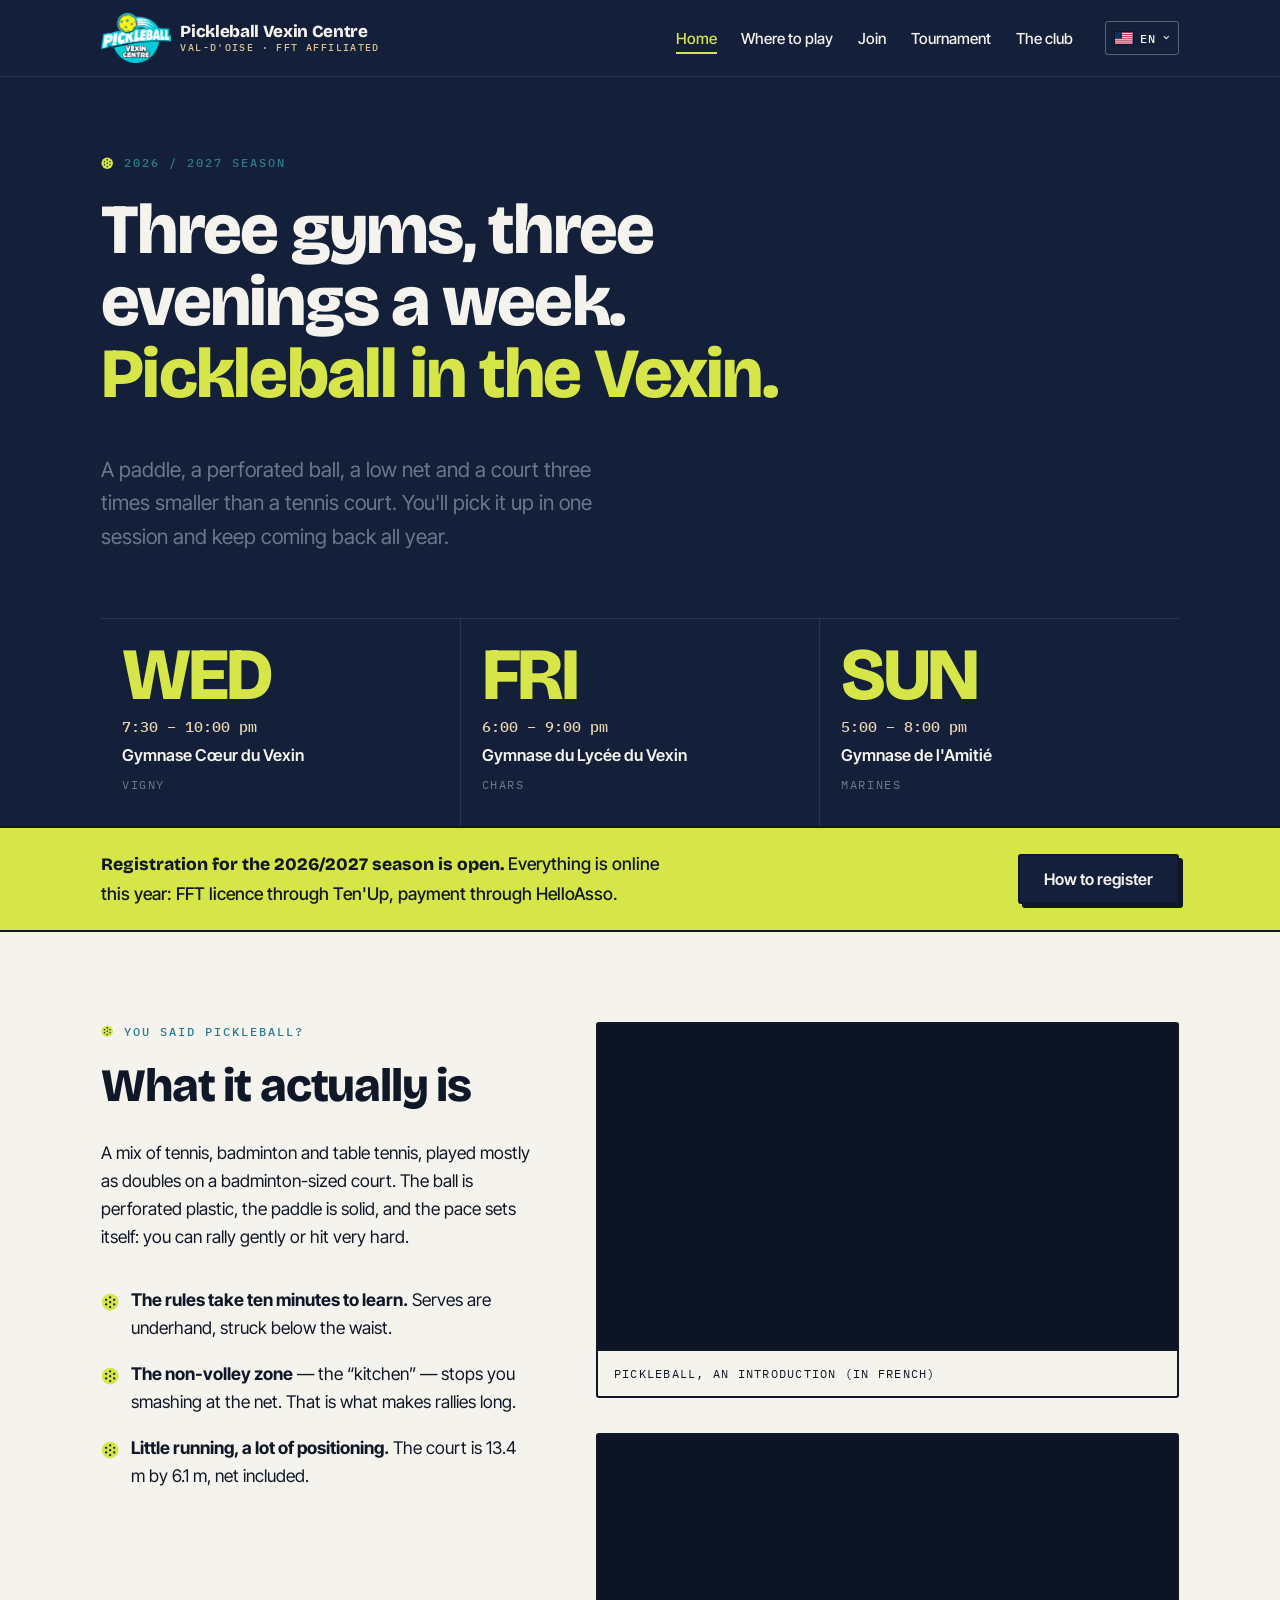
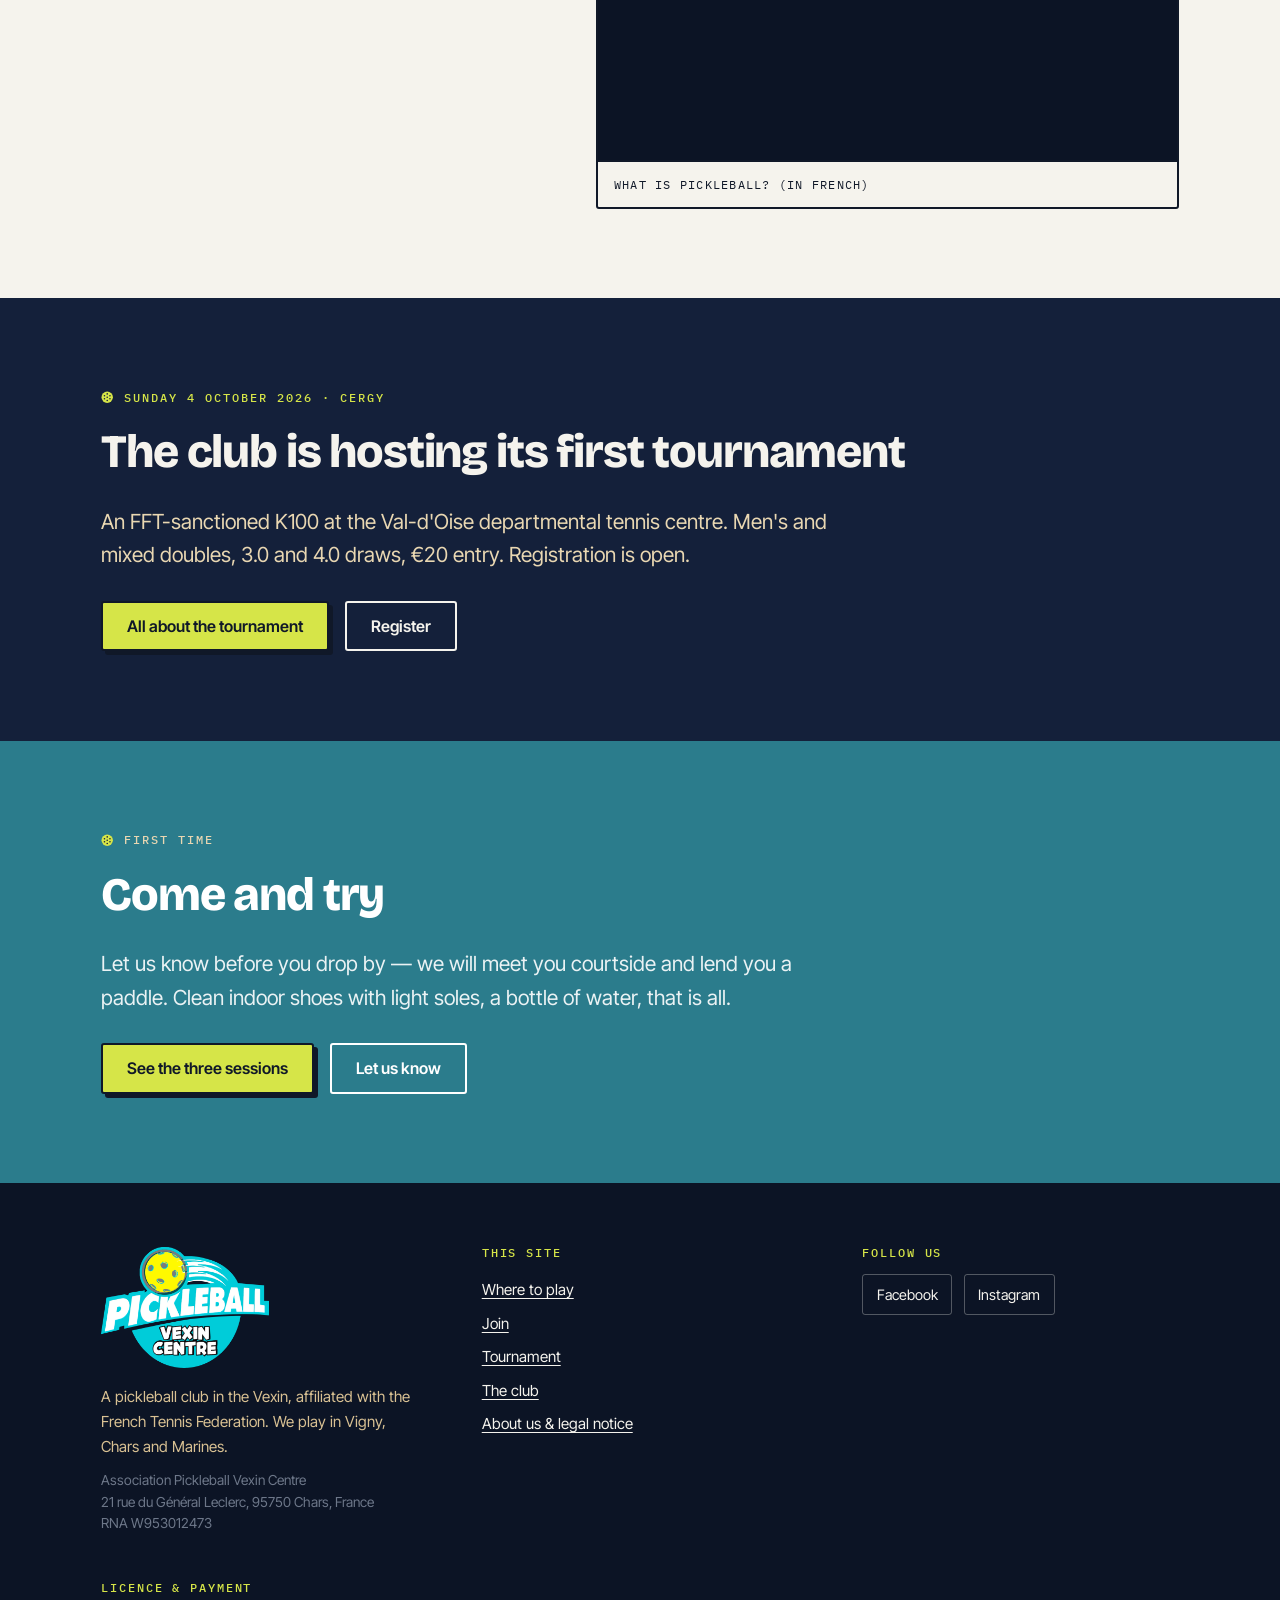
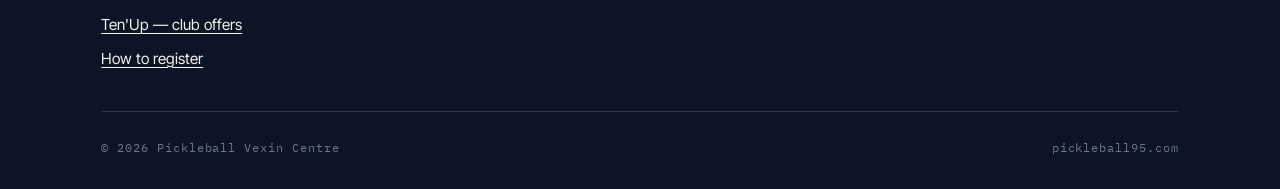
==== commit 5a554019: "Ajoute la page Qui sommes-nous : mission, bureau, identite juridique, mentions legales" ====
--- a/index.html
+++ b/index.html
@@ -325,6 +325,7 @@
       <div>
         <h2 class="pied__marque"><img src="/logo-pvc.png" alt="Pickleball Vexin Centre" width="640" height="460"></h2>
         <p>Club de pickleball du Vexin, affilié à la Fédération française de tennis. On joue à Vigny, Chars et Marines.</p>
+        <p class="pied__legal">Association Pickleball Vexin Centre<br>21 rue du Général Leclerc, 95750 Chars, France<br>RNA W953012473</p>
       </div>
       <div>
         <h3>Le site</h3>
@@ -333,7 +334,8 @@
           <li><a href="adherer.html">Adhérer</a></li>
           <li><a href="tournoi-k100.html">Tournoi</a></li>
           <li><a href="le-club.html">Le club</a></li>
-        </ul>
+        
+          <li><a href="qui-sommes-nous.html">Qui sommes-nous</a></li></ul>
       </div>
       <div>
         <h3>Nous suivre</h3>
--- a/styles.css
+++ b/styles.css
@@ -669,3 +669,12 @@
   white-space: nowrap;
 }
 .fiche--clair td:last-child { color: var(--encre); font-weight: 500; }
+
+/* --- mention legale du pied de page --------------------------------------- */
+
+.pied__legal {
+  font-size: 0.86rem;
+  line-height: 1.55;
+  color: var(--gris);
+  margin-top: -0.4rem;
+}
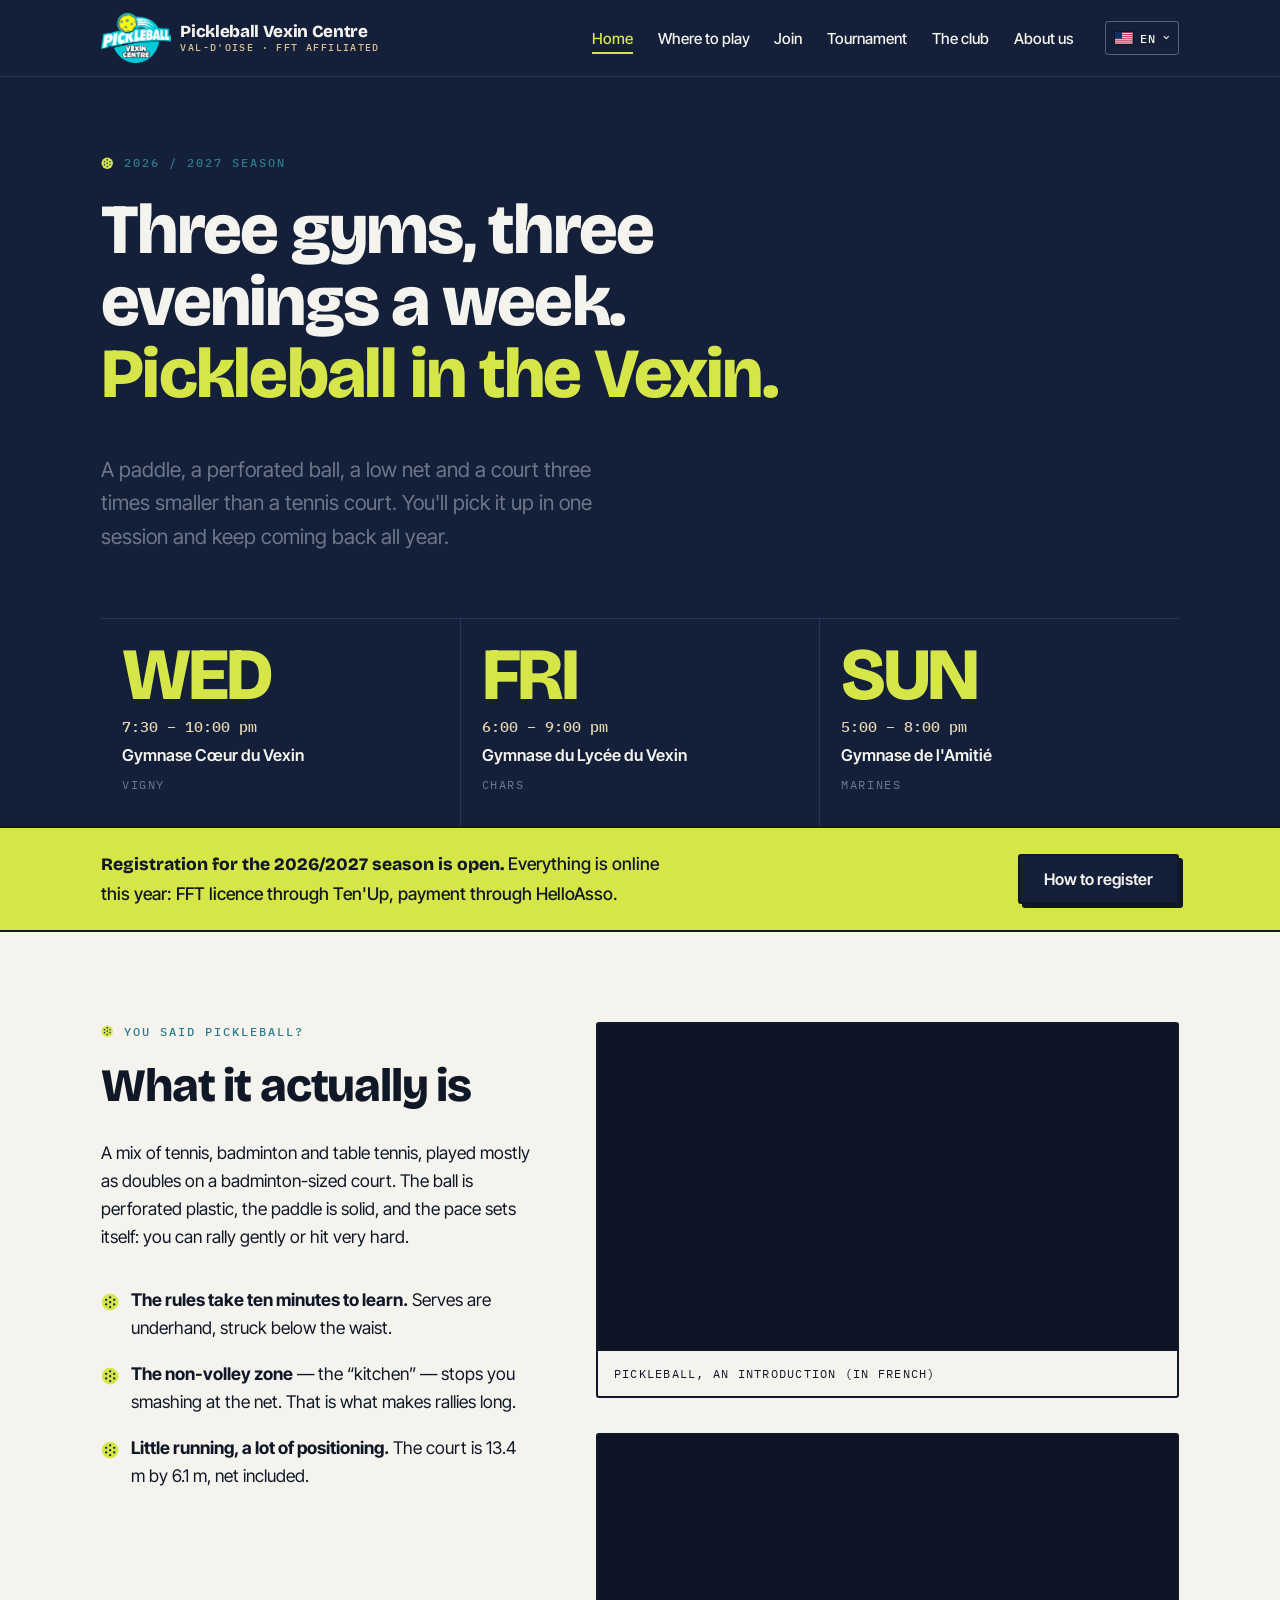
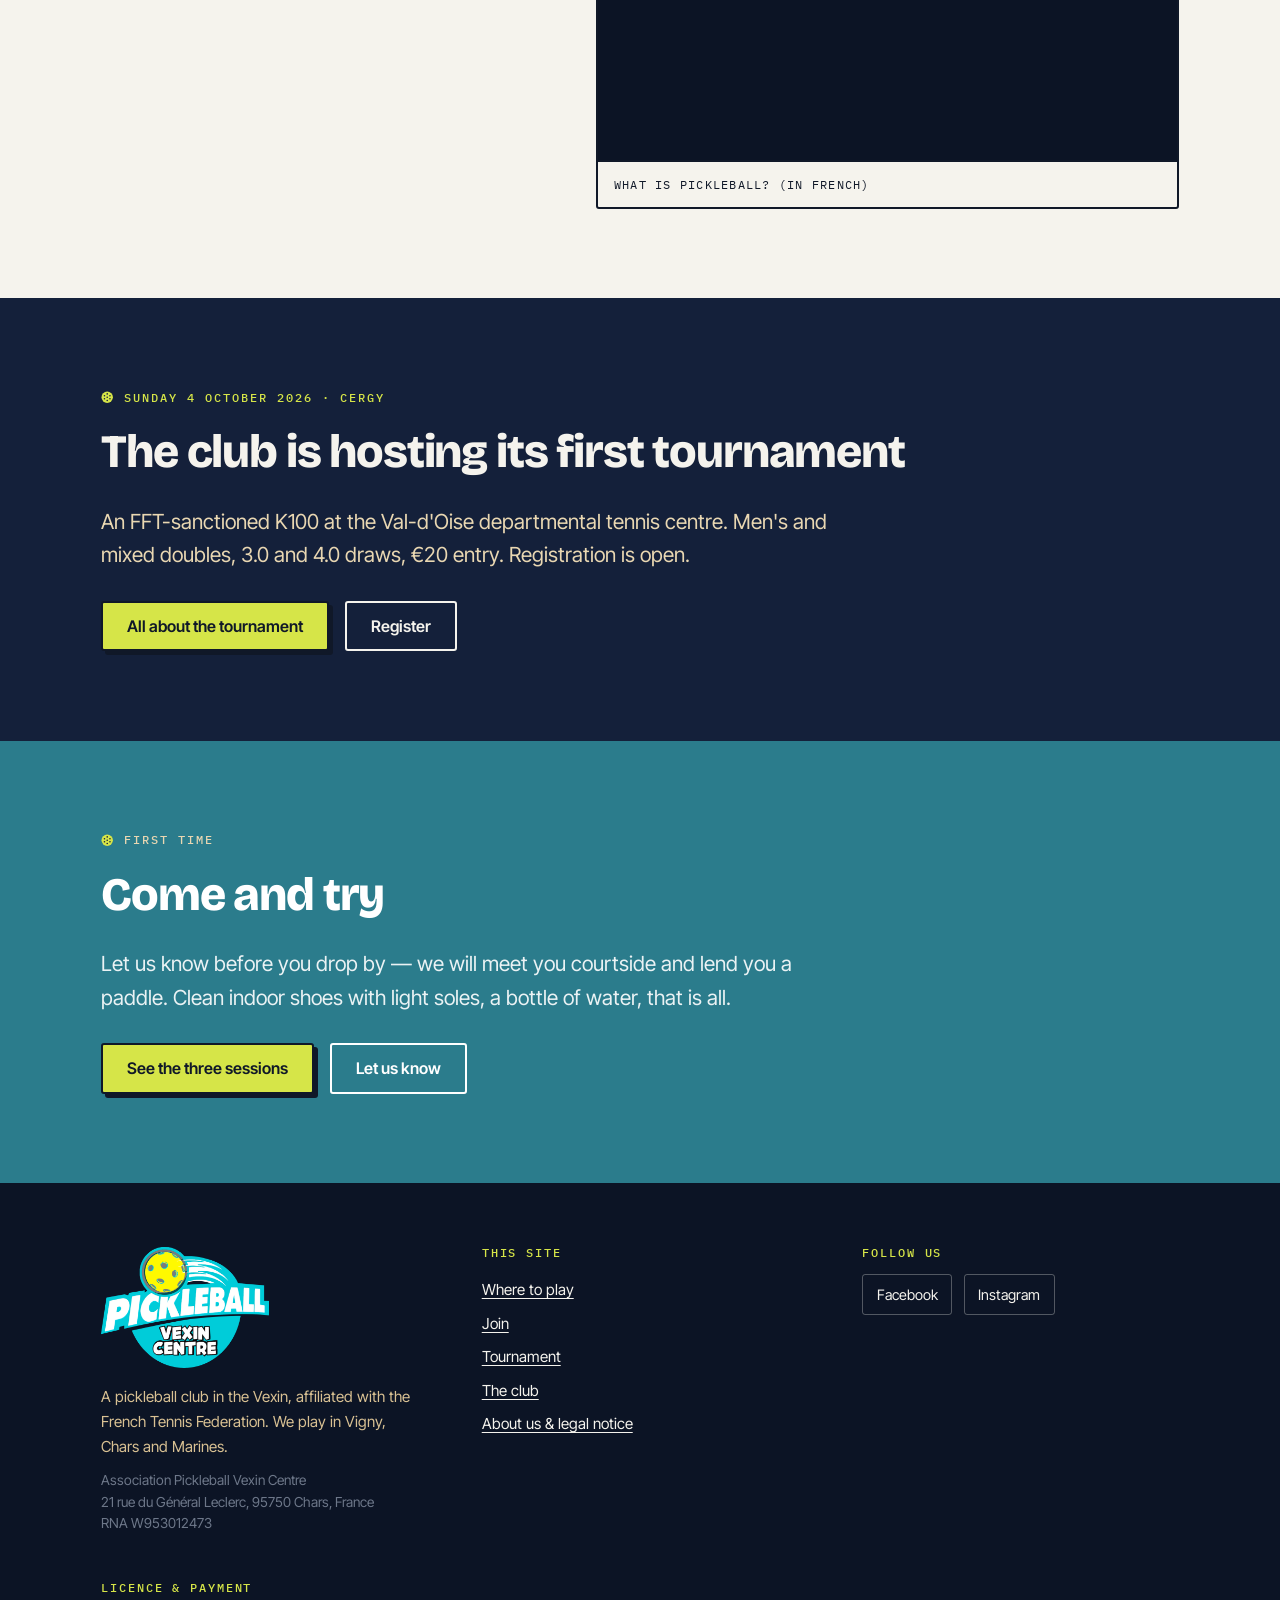
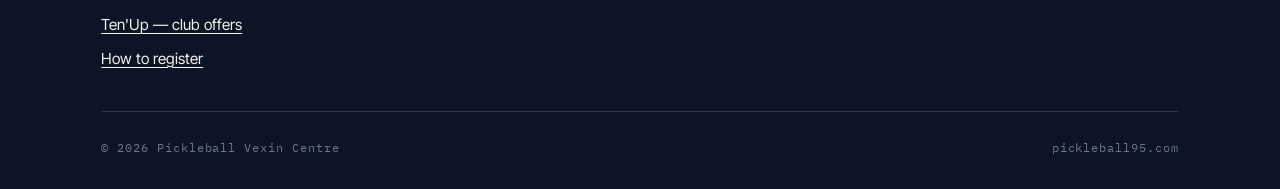
==== commit 4acbdae9: "Ajoute Qui sommes-nous / About us au menu principal" ====
--- a/index.html
+++ b/index.html
@@ -190,6 +190,7 @@
           <li><a href="adherer.html">Adhérer</a></li>
           <li><a href="tournoi-k100.html">Tournoi</a></li>
           <li><a href="le-club.html">Le club</a></li>
+          <li><a href="qui-sommes-nous.html">Qui sommes-nous</a></li>
         </ul>
       </nav>
       <details class="langue">
--- a/styles.css
+++ b/styles.css
@@ -678,3 +678,11 @@
   color: var(--gris);
   margin-top: -0.4rem;
 }
+
+/* --- navigation a six entrees : resserrement progressif ------------------- */
+
+@media (min-width: 900px) and (max-width: 1150px) {
+  .nav ul { gap: 0.35rem 1.1rem; }
+  .nav a { font-size: 0.9rem; }
+  .entete__droite { gap: 1.1rem; }
+}
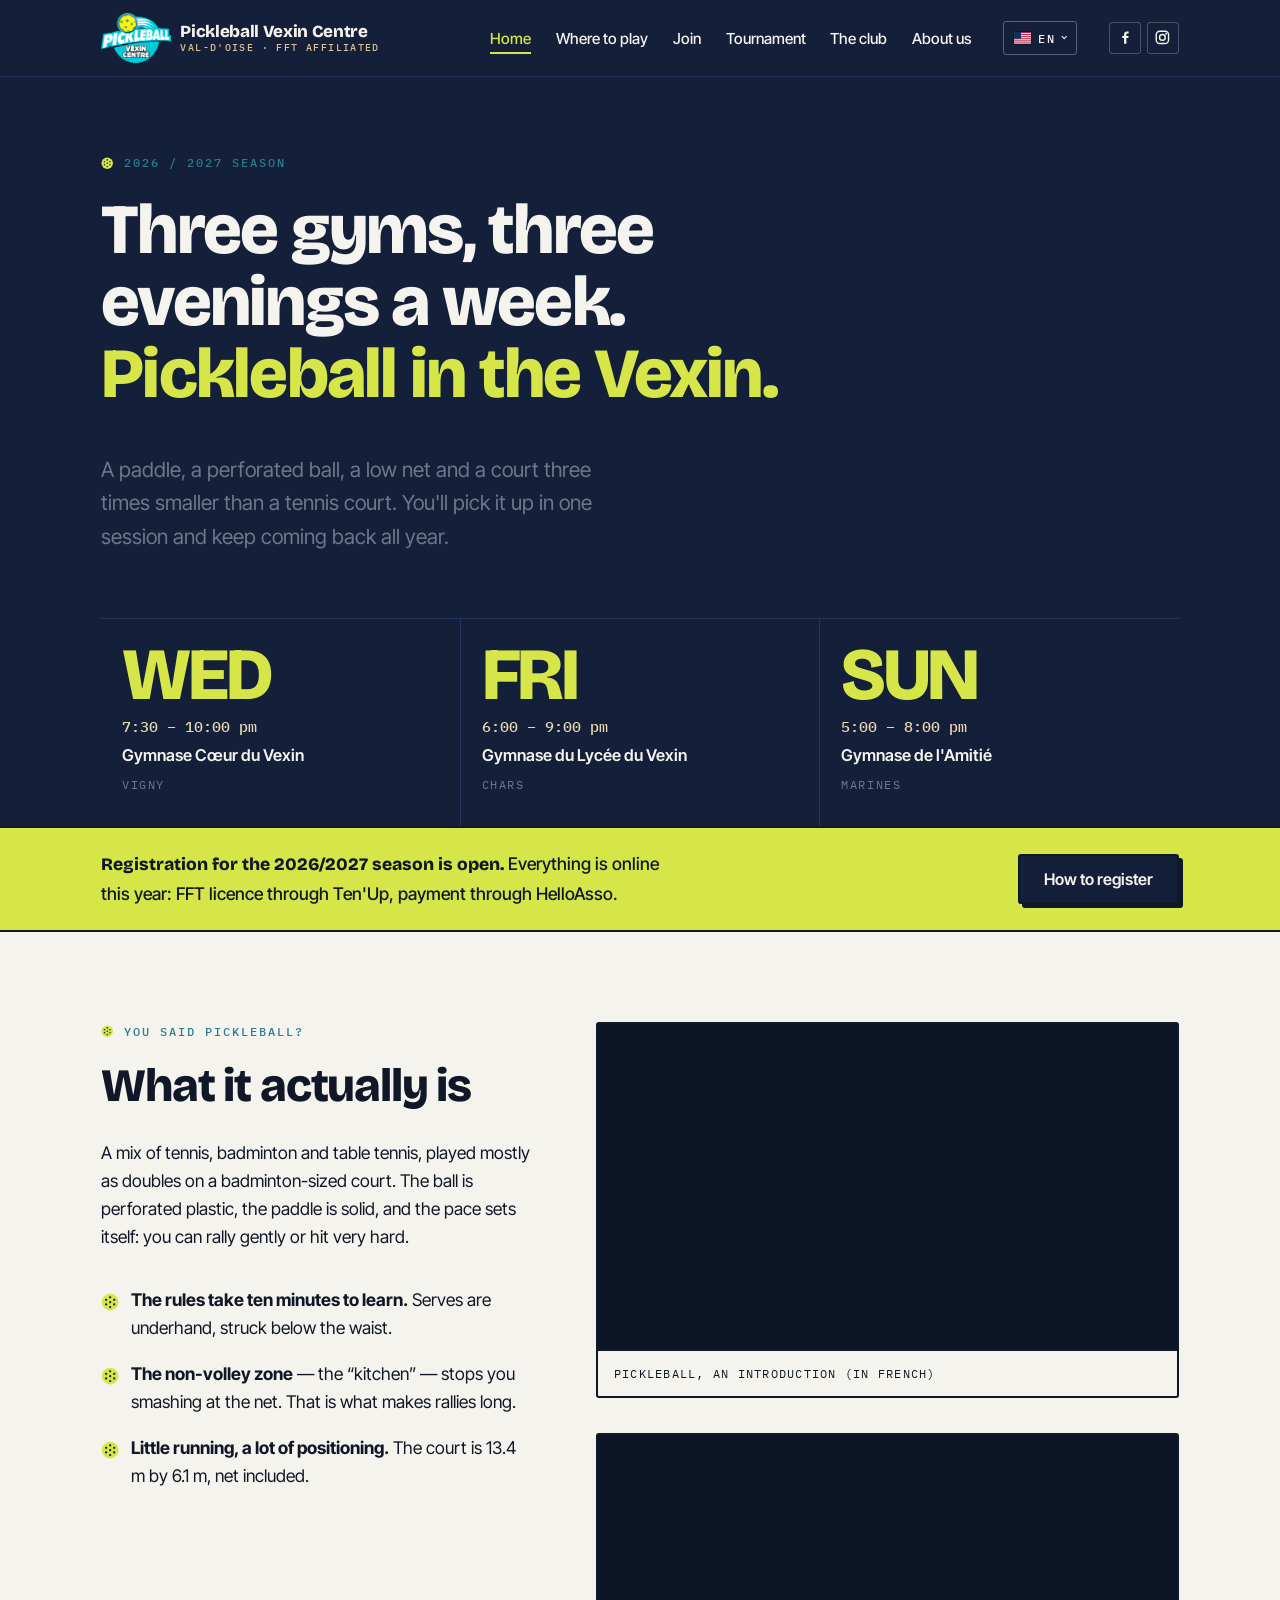
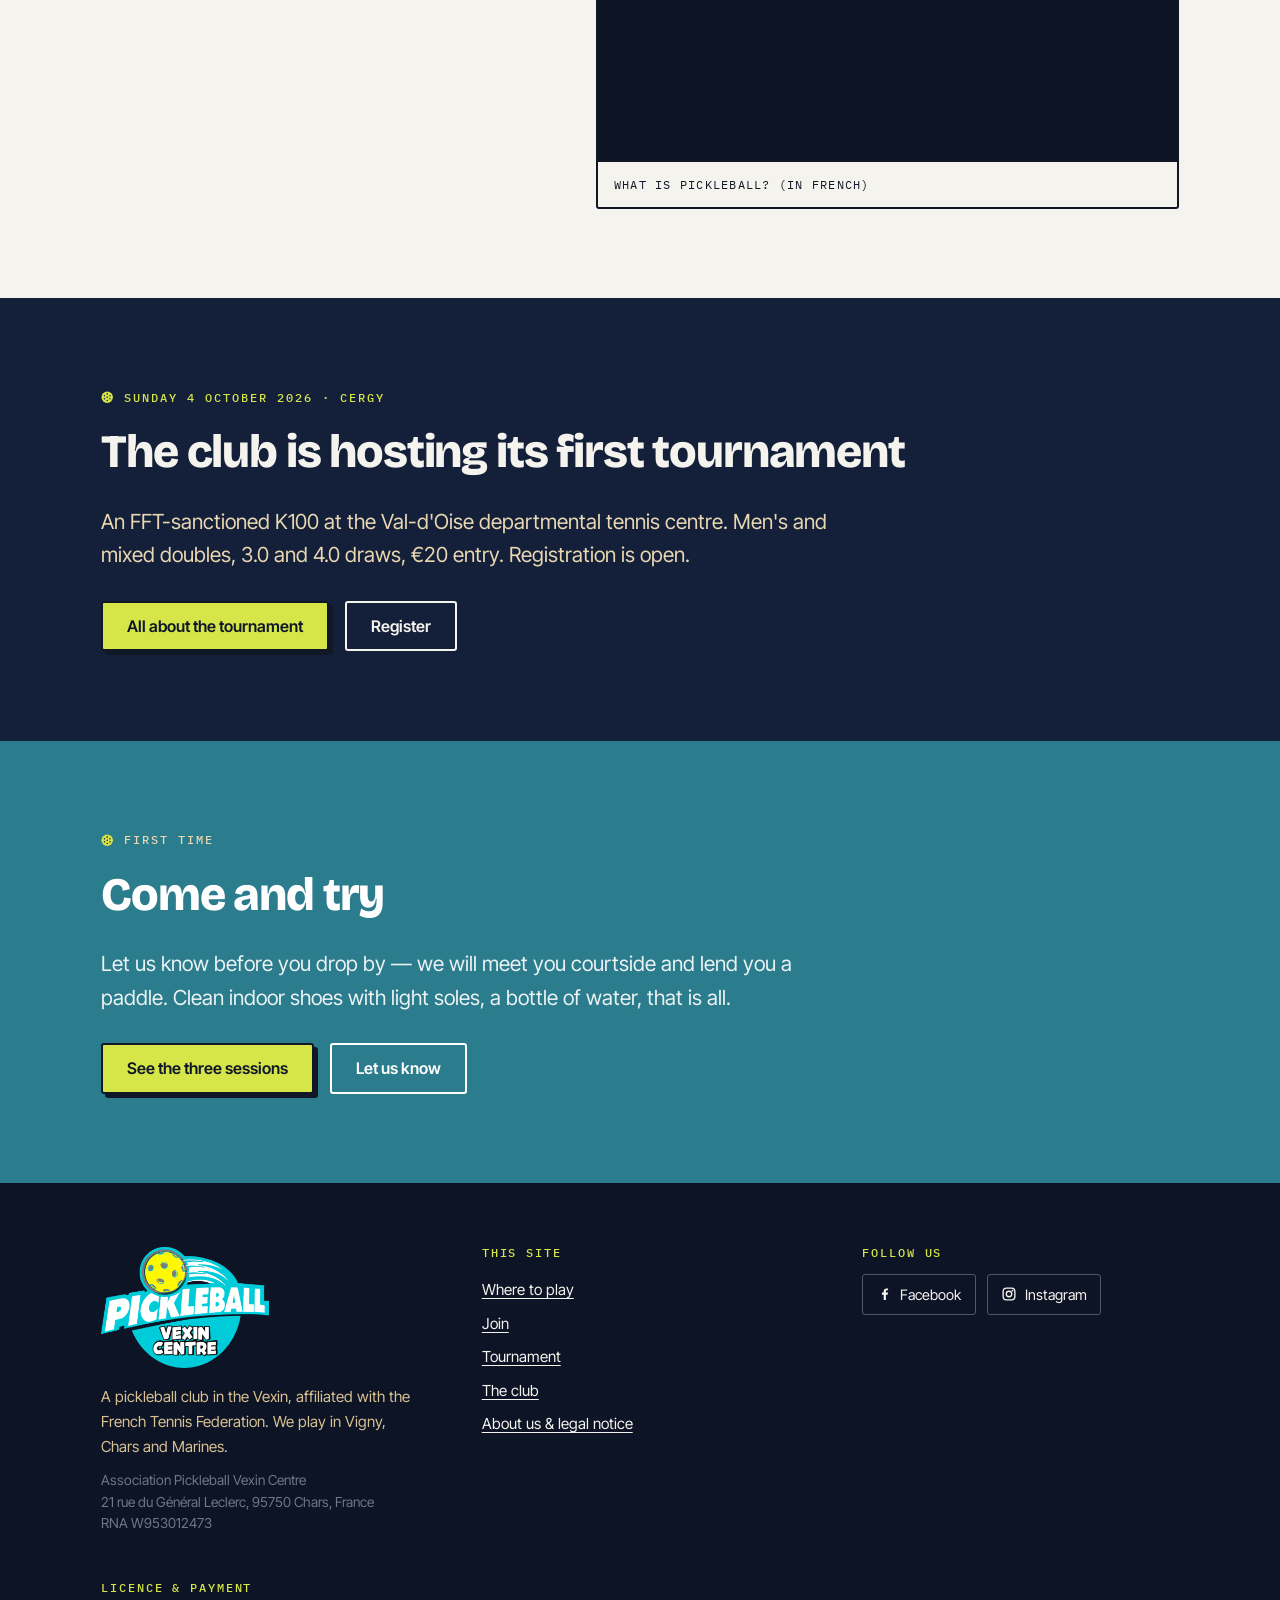
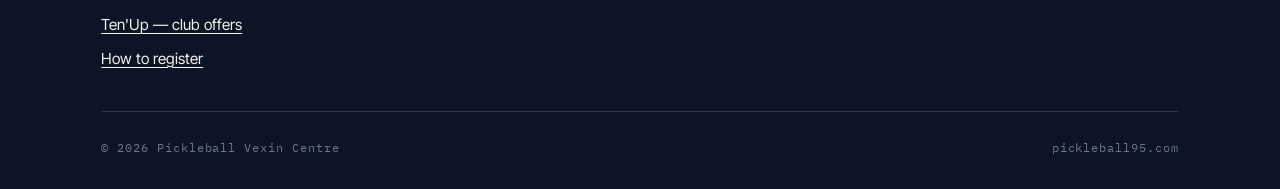
==== commit 797c01e5: "Reseaux sociaux : icones dans l'en-tete, URL Facebook canonique, mentions cliquables" ====
--- a/index.html
+++ b/index.html
@@ -165,7 +165,7 @@
     }
   ],
   "sameAs": [
-    "https://www.facebook.com/profile.php?id=100078045906528",
+    "https://www.facebook.com/p/Pickleball-Vexin-Centre-100078045906528/",
     "https://www.instagram.com/pickleball_vexin_centre/"
   ]
 }
@@ -175,6 +175,33 @@
 <body>
 
 <a class="saut-contenu" href="#contenu">Aller au contenu</a>
+
+<!-- BANDEAU TEMPORAIRE — s'efface seul apres le 04/10/2026.
+     Pour le retirer definitivement : supprimer ce bloc <aside> et le <script> qui suit,
+     sur index.html et en/index.html. Voir la section dediee du README. -->
+<aside class="alerte" id="alerte-tournoi" hidden>
+  <div class="enveloppe alerte__interieur">
+    <p><strong>1<sup>er</sup> K100 de Cergy</strong> — dimanche 4 octobre 2026, inscriptions ouvertes. <span class="alerte__compte" id="alerte-compte" hidden></span></p>
+    <a class="alerte__lien" href="tournoi-k100.html">Le tournoi</a>
+    <a class="alerte__lien alerte__lien--fort" href="https://www.helloasso.com/associations/pickleball-vexin-centre/evenements/1er-k100-cergy-par-pickleball-vexin-centre" rel="noopener">S'inscrire</a>
+  </div>
+</aside>
+<script>
+(function () {
+  var fin = new Date(2026, 9, 5, 0, 0, 0);          // 5 octobre 2026, 00h00 : le bandeau disparait
+  var maintenant = new Date();
+  if (maintenant >= fin) return;                     // apres le tournoi : rien ne s'affiche
+  var jour = new Date(2026, 9, 4, 0, 0, 0);
+  var reste = Math.ceil((jour - maintenant) / 86400000);
+  var compte = document.getElementById('alerte-compte');
+  var texte = null;
+  if (reste > 1) texte = "J\u2212" + reste;
+  else if (reste === 1) texte = "C\u0027est demain";
+  else if (reste <= 0) texte = "C\u0027est aujourd\u0027hui";
+  if (texte) { compte.textContent = texte; compte.hidden = false; }
+  document.getElementById('alerte-tournoi').hidden = false;
+})();
+</script>
 
 <header class="entete">
   <div class="enveloppe entete__interieur">
@@ -200,6 +227,10 @@
         <a href="en/index.html" hreflang="en" lang="en"><svg class="drapeau" viewBox="0 0 21 15" aria-hidden="true"><rect width="21" height="15" fill="#f5f5f5"/><g fill="#b31942"><rect y="0.0000" width="21" height="1.1538"/><rect y="2.3077" width="21" height="1.1538"/><rect y="4.6154" width="21" height="1.1538"/><rect y="6.9231" width="21" height="1.1538"/><rect y="9.2308" width="21" height="1.1538"/><rect y="11.5385" width="21" height="1.1538"/><rect y="13.8462" width="21" height="1.1538"/></g><rect width="8.4" height="8.0769" fill="#0a3161"/></svg>English</a>
       </div>
     </details>
+      <div class="reseaux">
+        <a href="https://www.facebook.com/p/Pickleball-Vexin-Centre-100078045906528/" rel="noopener" aria-label="Pickleball Vexin Centre sur Facebook" title="Facebook"><svg viewBox="0 0 24 24" aria-hidden="true" focusable="false"><path d="M13.4 21v-8h2.7l.4-3.1h-3.1V7.9c0-.9.25-1.4 1.55-1.4h1.65V3.7c-.3-.04-1.3-.13-2.45-.13-2.42 0-4.08 1.48-4.08 4.2v2.14H7.4V13h2.67v8z"/></svg></a>
+        <a href="https://www.instagram.com/pickleball_vexin_centre/" rel="noopener" aria-label="Pickleball Vexin Centre sur Instagram" title="Instagram"><svg viewBox="0 0 24 24" aria-hidden="true" focusable="false"><rect x="3.2" y="3.2" width="17.6" height="17.6" rx="5" fill="none" stroke="currentColor" stroke-width="2"/><circle cx="12" cy="12" r="4.1" fill="none" stroke="currentColor" stroke-width="2"/><circle cx="17.3" cy="6.8" r="1.35"/></svg></a>
+      </div>
     </div>
   </div>
 </header>
@@ -341,8 +372,8 @@
       <div>
         <h3>Nous suivre</h3>
         <div class="social">
-          <a href="https://www.facebook.com/profile.php?id=100078045906528" rel="noopener">Facebook</a>
-          <a href="https://www.instagram.com/pickleball_vexin_centre/" rel="noopener">Instagram</a>
+          <a href="https://www.facebook.com/p/Pickleball-Vexin-Centre-100078045906528/" rel="noopener"><span class="social__icone"><svg viewBox="0 0 24 24" aria-hidden="true" focusable="false"><path d="M13.4 21v-8h2.7l.4-3.1h-3.1V7.9c0-.9.25-1.4 1.55-1.4h1.65V3.7c-.3-.04-1.3-.13-2.45-.13-2.42 0-4.08 1.48-4.08 4.2v2.14H7.4V13h2.67v8z"/></svg></span>Facebook</a>
+          <a href="https://www.instagram.com/pickleball_vexin_centre/" rel="noopener"><span class="social__icone"><svg viewBox="0 0 24 24" aria-hidden="true" focusable="false"><rect x="3.2" y="3.2" width="17.6" height="17.6" rx="5" fill="none" stroke="currentColor" stroke-width="2"/><circle cx="12" cy="12" r="4.1" fill="none" stroke="currentColor" stroke-width="2"/><circle cx="17.3" cy="6.8" r="1.35"/></svg></span>Instagram</a>
         </div>
       </div>
       <div>
--- a/styles.css
+++ b/styles.css
@@ -686,3 +686,83 @@
   .nav a { font-size: 0.9rem; }
   .entete__droite { gap: 1.1rem; }
 }
+
+/* --- bandeau d'annonce temporaire (voir README pour le retrait) ------------ */
+
+.alerte {
+  background: #118baa;
+  color: #fff;
+  border-bottom: 2px solid var(--nuit-fonce);
+  font-size: 0.95rem;
+}
+.alerte[hidden] { display: none; }
+.alerte__interieur {
+  display: flex;
+  flex-wrap: wrap;
+  align-items: center;
+  gap: 0.5rem 1.1rem;
+  padding-block: 0.7rem;
+}
+.alerte p { margin: 0; max-width: none; flex: 1 1 18rem; }
+.alerte strong { font-family: var(--display); font-weight: 800; letter-spacing: -0.01em; }
+.alerte__compte {
+  font-family: var(--data);
+  font-size: 0.85rem;
+  letter-spacing: 0.06em;
+  background: rgba(255, 255, 255, 0.18);
+  padding: 0.12rem 0.45rem;
+  border-radius: 2px;
+  white-space: nowrap;
+}
+.alerte__lien {
+  flex: 0 0 auto;
+  color: #fff;
+  font-weight: 600;
+  text-decoration: none;
+  border-bottom: 2px solid rgba(255, 255, 255, 0.45);
+  padding-bottom: 1px;
+}
+.alerte__lien:hover { color: var(--balle); border-bottom-color: var(--balle); }
+.alerte__lien--fort {
+  background: var(--balle);
+  color: var(--encre);
+  border: 2px solid var(--nuit-fonce);
+  border-radius: var(--rayon);
+  padding: 0.34rem 0.75rem;
+}
+.alerte__lien--fort:hover { background: #fff; color: var(--encre); border-color: var(--nuit-fonce); }
+
+@media (max-width: 560px) {
+  .alerte { font-size: 0.9rem; }
+  .alerte__interieur { padding-block: 0.6rem; }
+}
+
+/* --- reseaux sociaux : icones d'en-tete ----------------------------------- */
+
+.reseaux {
+  display: flex;
+  align-items: center;
+  gap: 0.35rem;
+  flex: 0 0 auto;
+}
+.reseaux a {
+  display: flex;
+  align-items: center;
+  justify-content: center;
+  width: 2rem;
+  height: 2rem;
+  border-radius: var(--rayon);
+  color: var(--craie);
+  border: 1px solid rgba(245, 243, 237, 0.24);
+}
+.reseaux a:hover { color: var(--balle); border-color: var(--balle); }
+.reseaux svg { width: 1.05rem; height: 1.05rem; fill: currentColor; display: block; }
+
+/* --- icones dans les liens sociaux du pied de page ------------------------ */
+
+.social__icone { display: inline-flex; flex: 0 0 auto; }
+.social__icone svg { width: 1rem; height: 1rem; fill: currentColor; display: block; }
+
+@media (max-width: 560px) {
+  .reseaux a { width: 1.85rem; height: 1.85rem; }
+}
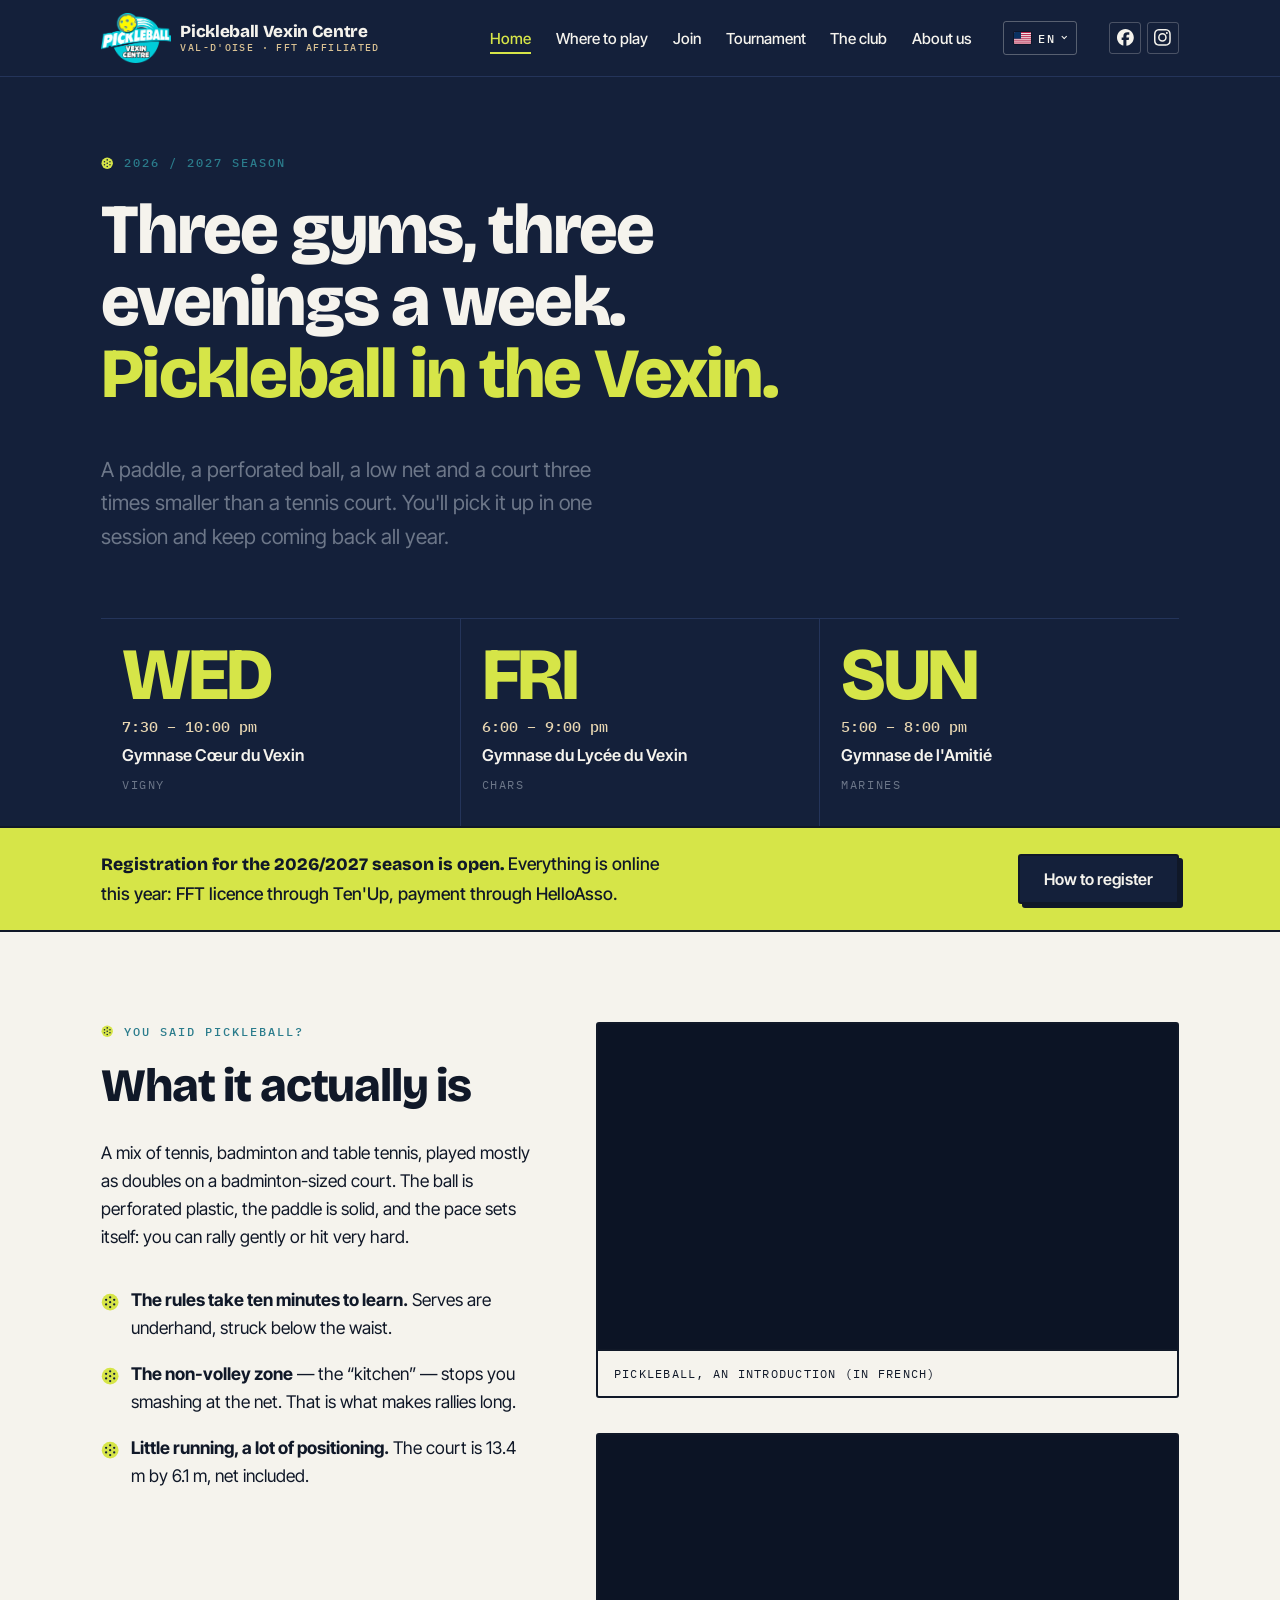
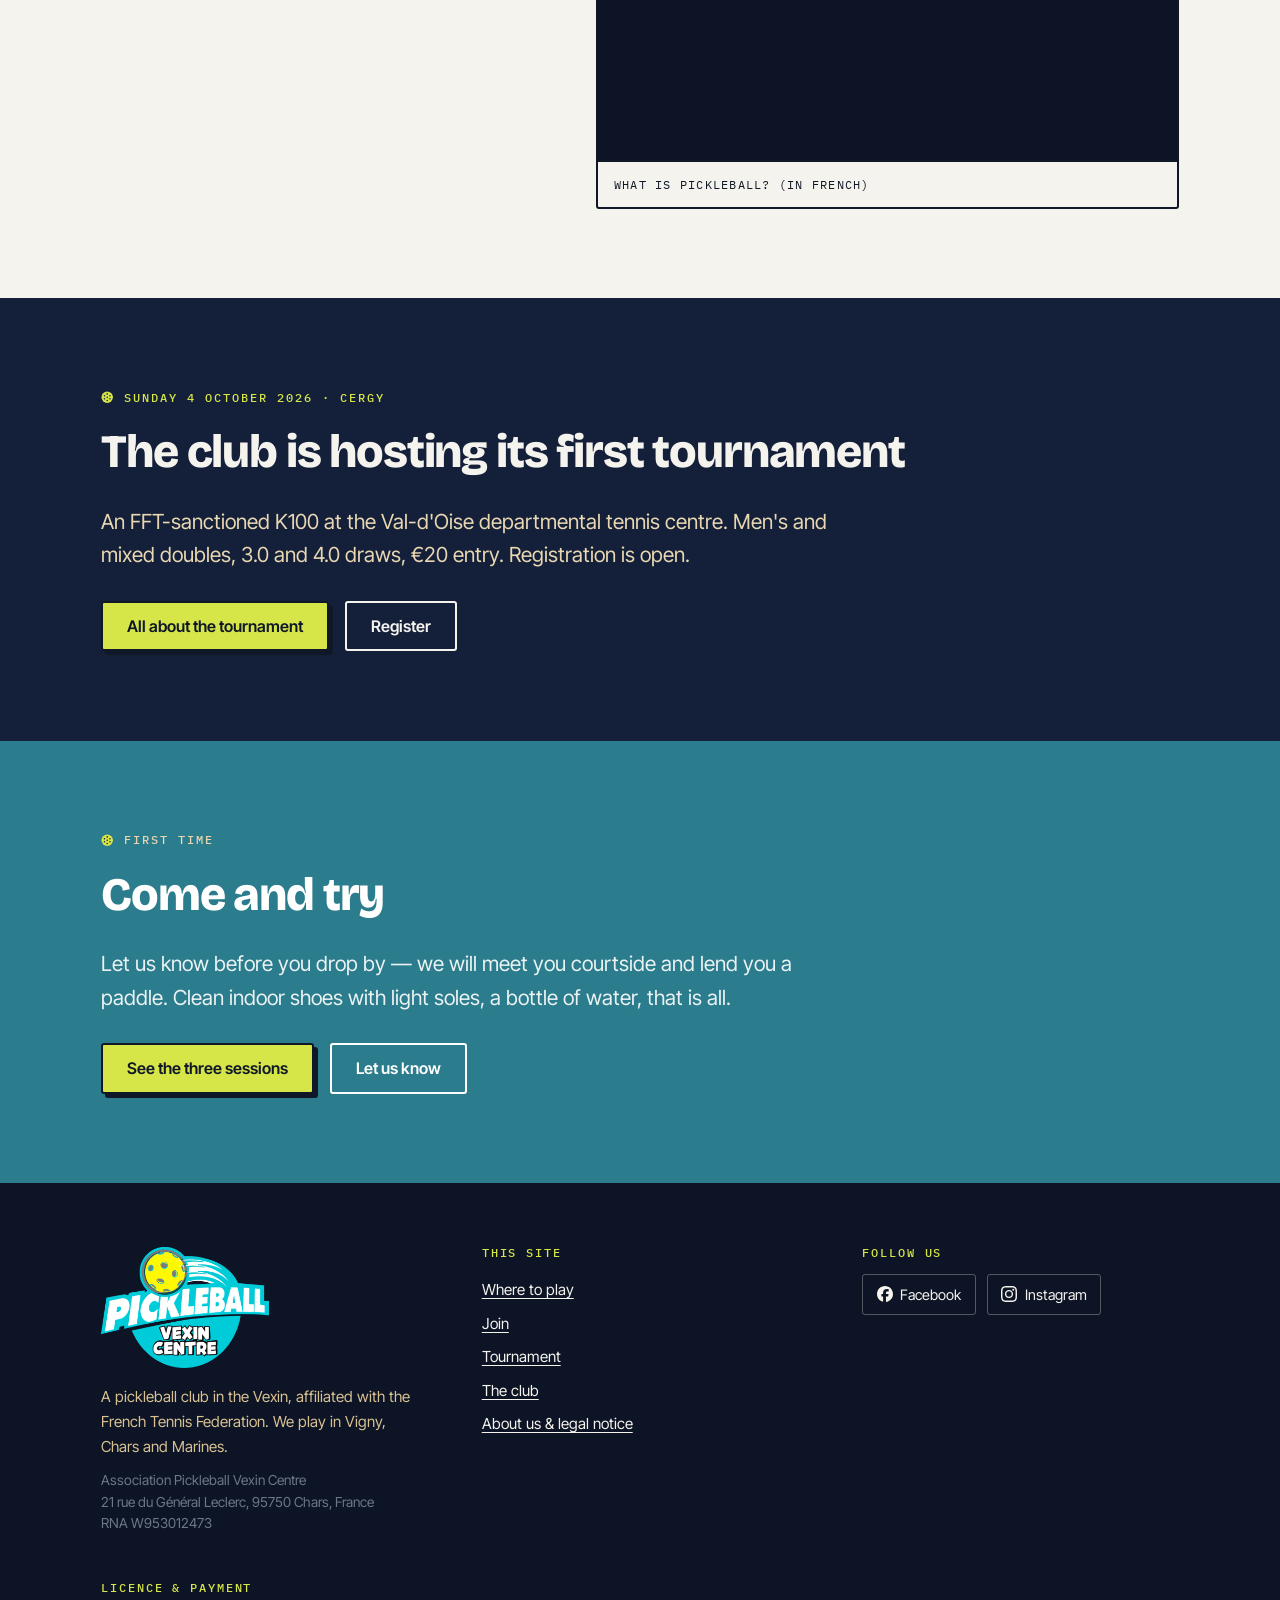
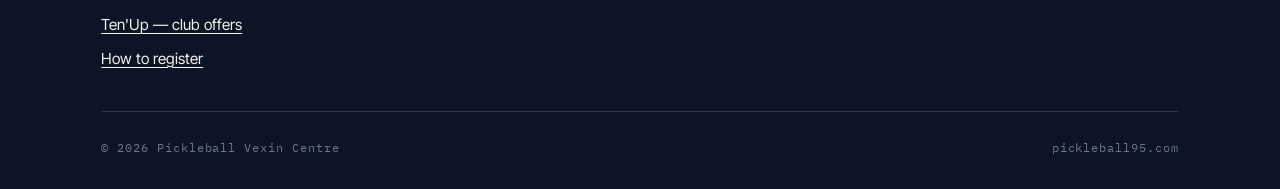
==== commit be4b3470: "Remplace les icones sociales par les traces officiels des chartes Meta" ====
--- a/index.html
+++ b/index.html
@@ -228,8 +228,8 @@
       </div>
     </details>
       <div class="reseaux">
-        <a href="https://www.facebook.com/p/Pickleball-Vexin-Centre-100078045906528/" rel="noopener" aria-label="Pickleball Vexin Centre sur Facebook" title="Facebook"><svg viewBox="0 0 24 24" aria-hidden="true" focusable="false"><path d="M13.4 21v-8h2.7l.4-3.1h-3.1V7.9c0-.9.25-1.4 1.55-1.4h1.65V3.7c-.3-.04-1.3-.13-2.45-.13-2.42 0-4.08 1.48-4.08 4.2v2.14H7.4V13h2.67v8z"/></svg></a>
-        <a href="https://www.instagram.com/pickleball_vexin_centre/" rel="noopener" aria-label="Pickleball Vexin Centre sur Instagram" title="Instagram"><svg viewBox="0 0 24 24" aria-hidden="true" focusable="false"><rect x="3.2" y="3.2" width="17.6" height="17.6" rx="5" fill="none" stroke="currentColor" stroke-width="2"/><circle cx="12" cy="12" r="4.1" fill="none" stroke="currentColor" stroke-width="2"/><circle cx="17.3" cy="6.8" r="1.35"/></svg></a>
+        <a href="https://www.facebook.com/p/Pickleball-Vexin-Centre-100078045906528/" rel="noopener" aria-label="Pickleball Vexin Centre sur Facebook" title="Facebook"><svg viewBox="0 0 24 24" aria-hidden="true" focusable="false"><path d="M9.101 23.691v-7.98H6.627v-3.667h2.474v-1.58c0-4.085 1.848-5.978 5.858-5.978.401 0 .955.042 1.468.103a8.68 8.68 0 0 1 1.141.195v3.325a8.623 8.623 0 0 0-.653-.036 26.805 26.805 0 0 0-.733-.009c-.707 0-1.259.096-1.675.309a1.686 1.686 0 0 0-.679.622c-.258.42-.374.995-.374 1.752v1.297h3.919l-.386 2.103-.287 1.564h-3.246v8.245C19.396 23.238 24 18.179 24 12.044c0-6.627-5.373-12-12-12s-12 5.373-12 12c0 5.628 3.874 10.35 9.101 11.647Z"/></svg></a>
+        <a href="https://www.instagram.com/pickleball_vexin_centre/" rel="noopener" aria-label="Pickleball Vexin Centre sur Instagram" title="Instagram"><svg viewBox="0 0 24 24" aria-hidden="true" focusable="false"><path d="M7.0301.084c-1.2768.0602-2.1487.264-2.911.5634-.7888.3075-1.4575.72-2.1228 1.3877-.6652.6677-1.075 1.3368-1.3802 2.127-.2954.7638-.4956 1.6365-.552 2.914-.0564 1.2775-.0689 1.6882-.0626 4.947.0062 3.2586.0206 3.6671.0825 4.9473.061 1.2765.264 2.1482.5635 2.9107.308.7889.72 1.4573 1.388 2.1228.6679.6655 1.3365 1.0743 2.1285 1.38.7632.295 1.6361.4961 2.9134.552 1.2773.056 1.6884.069 4.9462.0627 3.2578-.0062 3.668-.0207 4.9478-.0814 1.28-.0607 2.147-.2652 2.9098-.5633.7889-.3086 1.4578-.72 2.1228-1.3881.665-.6682 1.0745-1.3378 1.3795-2.1284.2957-.7632.4966-1.636.552-2.9124.056-1.2809.0692-1.6898.063-4.948-.0063-3.2583-.021-3.6668-.0817-4.9465-.0607-1.2797-.264-2.1487-.5633-2.9117-.3084-.7889-.72-1.4568-1.3876-2.1228C21.2982 1.33 20.628.9208 19.8378.6165 19.074.321 18.2017.1197 16.9244.0645 15.6471.0093 15.236-.005 11.977.0014 8.718.0076 8.31.0215 7.0301.0839m.1402 21.6932c-1.17-.0509-1.8053-.2453-2.2287-.408-.5606-.216-.96-.4771-1.3819-.895-.422-.4178-.6811-.8186-.9-1.378-.1644-.4234-.3624-1.058-.4171-2.228-.0595-1.2645-.072-1.6442-.079-4.848-.007-3.2037.0053-3.583.0607-4.848.05-1.169.2456-1.805.408-2.2282.216-.5613.4762-.96.895-1.3816.4188-.4217.8184-.6814 1.3783-.9003.423-.1651 1.0575-.3614 2.227-.4171 1.2655-.06 1.6447-.072 4.848-.079 3.2033-.007 3.5835.005 4.8495.0608 1.169.0508 1.8053.2445 2.228.408.5608.216.96.4754 1.3816.895.4217.4194.6816.8176.9005 1.3787.1653.4217.3617 1.056.4169 2.2263.0602 1.2655.0739 1.645.0796 4.848.0058 3.203-.0055 3.5834-.061 4.848-.051 1.17-.245 1.8055-.408 2.2294-.216.5604-.4763.96-.8954 1.3814-.419.4215-.8181.6811-1.3783.9-.4224.1649-1.0577.3617-2.2262.4174-1.2656.0595-1.6448.072-4.8493.079-3.2045.007-3.5825-.006-4.848-.0608M16.953 5.5864A1.44 1.44 0 1 0 18.39 4.144a1.44 1.44 0 0 0-1.437 1.4424M5.8385 12.012c.0067 3.4032 2.7706 6.1557 6.173 6.1493 3.4026-.0065 6.157-2.7701 6.1506-6.1733-.0065-3.4032-2.771-6.1565-6.174-6.1498-3.403.0067-6.156 2.771-6.1496 6.1738M8 12.0077a4 4 0 1 1 4.008 3.9921A3.9996 3.9996 0 0 1 8 12.0077"/></svg></a>
       </div>
     </div>
   </div>
@@ -372,8 +372,8 @@
       <div>
         <h3>Nous suivre</h3>
         <div class="social">
-          <a href="https://www.facebook.com/p/Pickleball-Vexin-Centre-100078045906528/" rel="noopener"><span class="social__icone"><svg viewBox="0 0 24 24" aria-hidden="true" focusable="false"><path d="M13.4 21v-8h2.7l.4-3.1h-3.1V7.9c0-.9.25-1.4 1.55-1.4h1.65V3.7c-.3-.04-1.3-.13-2.45-.13-2.42 0-4.08 1.48-4.08 4.2v2.14H7.4V13h2.67v8z"/></svg></span>Facebook</a>
-          <a href="https://www.instagram.com/pickleball_vexin_centre/" rel="noopener"><span class="social__icone"><svg viewBox="0 0 24 24" aria-hidden="true" focusable="false"><rect x="3.2" y="3.2" width="17.6" height="17.6" rx="5" fill="none" stroke="currentColor" stroke-width="2"/><circle cx="12" cy="12" r="4.1" fill="none" stroke="currentColor" stroke-width="2"/><circle cx="17.3" cy="6.8" r="1.35"/></svg></span>Instagram</a>
+          <a href="https://www.facebook.com/p/Pickleball-Vexin-Centre-100078045906528/" rel="noopener"><span class="social__icone"><svg viewBox="0 0 24 24" aria-hidden="true" focusable="false"><path d="M9.101 23.691v-7.98H6.627v-3.667h2.474v-1.58c0-4.085 1.848-5.978 5.858-5.978.401 0 .955.042 1.468.103a8.68 8.68 0 0 1 1.141.195v3.325a8.623 8.623 0 0 0-.653-.036 26.805 26.805 0 0 0-.733-.009c-.707 0-1.259.096-1.675.309a1.686 1.686 0 0 0-.679.622c-.258.42-.374.995-.374 1.752v1.297h3.919l-.386 2.103-.287 1.564h-3.246v8.245C19.396 23.238 24 18.179 24 12.044c0-6.627-5.373-12-12-12s-12 5.373-12 12c0 5.628 3.874 10.35 9.101 11.647Z"/></svg></span>Facebook</a>
+          <a href="https://www.instagram.com/pickleball_vexin_centre/" rel="noopener"><span class="social__icone"><svg viewBox="0 0 24 24" aria-hidden="true" focusable="false"><path d="M7.0301.084c-1.2768.0602-2.1487.264-2.911.5634-.7888.3075-1.4575.72-2.1228 1.3877-.6652.6677-1.075 1.3368-1.3802 2.127-.2954.7638-.4956 1.6365-.552 2.914-.0564 1.2775-.0689 1.6882-.0626 4.947.0062 3.2586.0206 3.6671.0825 4.9473.061 1.2765.264 2.1482.5635 2.9107.308.7889.72 1.4573 1.388 2.1228.6679.6655 1.3365 1.0743 2.1285 1.38.7632.295 1.6361.4961 2.9134.552 1.2773.056 1.6884.069 4.9462.0627 3.2578-.0062 3.668-.0207 4.9478-.0814 1.28-.0607 2.147-.2652 2.9098-.5633.7889-.3086 1.4578-.72 2.1228-1.3881.665-.6682 1.0745-1.3378 1.3795-2.1284.2957-.7632.4966-1.636.552-2.9124.056-1.2809.0692-1.6898.063-4.948-.0063-3.2583-.021-3.6668-.0817-4.9465-.0607-1.2797-.264-2.1487-.5633-2.9117-.3084-.7889-.72-1.4568-1.3876-2.1228C21.2982 1.33 20.628.9208 19.8378.6165 19.074.321 18.2017.1197 16.9244.0645 15.6471.0093 15.236-.005 11.977.0014 8.718.0076 8.31.0215 7.0301.0839m.1402 21.6932c-1.17-.0509-1.8053-.2453-2.2287-.408-.5606-.216-.96-.4771-1.3819-.895-.422-.4178-.6811-.8186-.9-1.378-.1644-.4234-.3624-1.058-.4171-2.228-.0595-1.2645-.072-1.6442-.079-4.848-.007-3.2037.0053-3.583.0607-4.848.05-1.169.2456-1.805.408-2.2282.216-.5613.4762-.96.895-1.3816.4188-.4217.8184-.6814 1.3783-.9003.423-.1651 1.0575-.3614 2.227-.4171 1.2655-.06 1.6447-.072 4.848-.079 3.2033-.007 3.5835.005 4.8495.0608 1.169.0508 1.8053.2445 2.228.408.5608.216.96.4754 1.3816.895.4217.4194.6816.8176.9005 1.3787.1653.4217.3617 1.056.4169 2.2263.0602 1.2655.0739 1.645.0796 4.848.0058 3.203-.0055 3.5834-.061 4.848-.051 1.17-.245 1.8055-.408 2.2294-.216.5604-.4763.96-.8954 1.3814-.419.4215-.8181.6811-1.3783.9-.4224.1649-1.0577.3617-2.2262.4174-1.2656.0595-1.6448.072-4.8493.079-3.2045.007-3.5825-.006-4.848-.0608M16.953 5.5864A1.44 1.44 0 1 0 18.39 4.144a1.44 1.44 0 0 0-1.437 1.4424M5.8385 12.012c.0067 3.4032 2.7706 6.1557 6.173 6.1493 3.4026-.0065 6.157-2.7701 6.1506-6.1733-.0065-3.4032-2.771-6.1565-6.174-6.1498-3.403.0067-6.156 2.771-6.1496 6.1738M8 12.0077a4 4 0 1 1 4.008 3.9921A3.9996 3.9996 0 0 1 8 12.0077"/></svg></span>Instagram</a>
         </div>
       </div>
       <div>
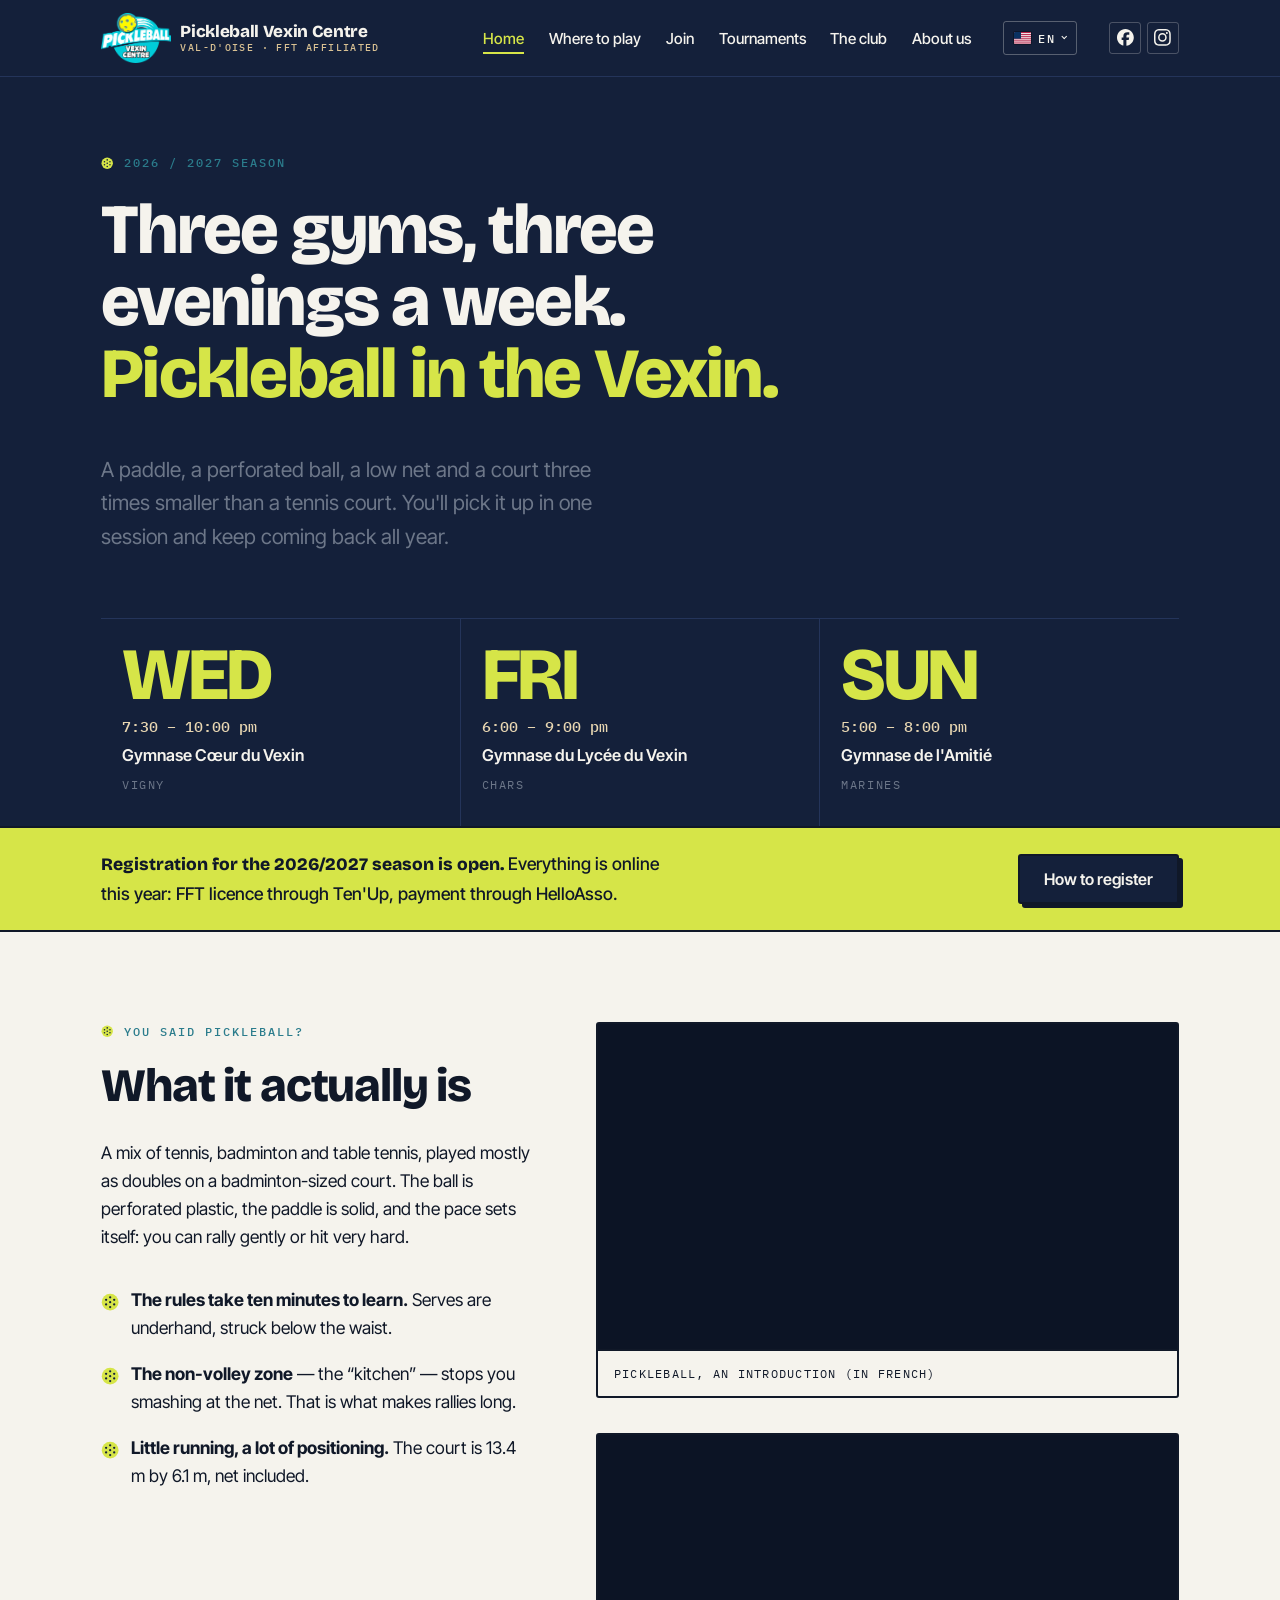
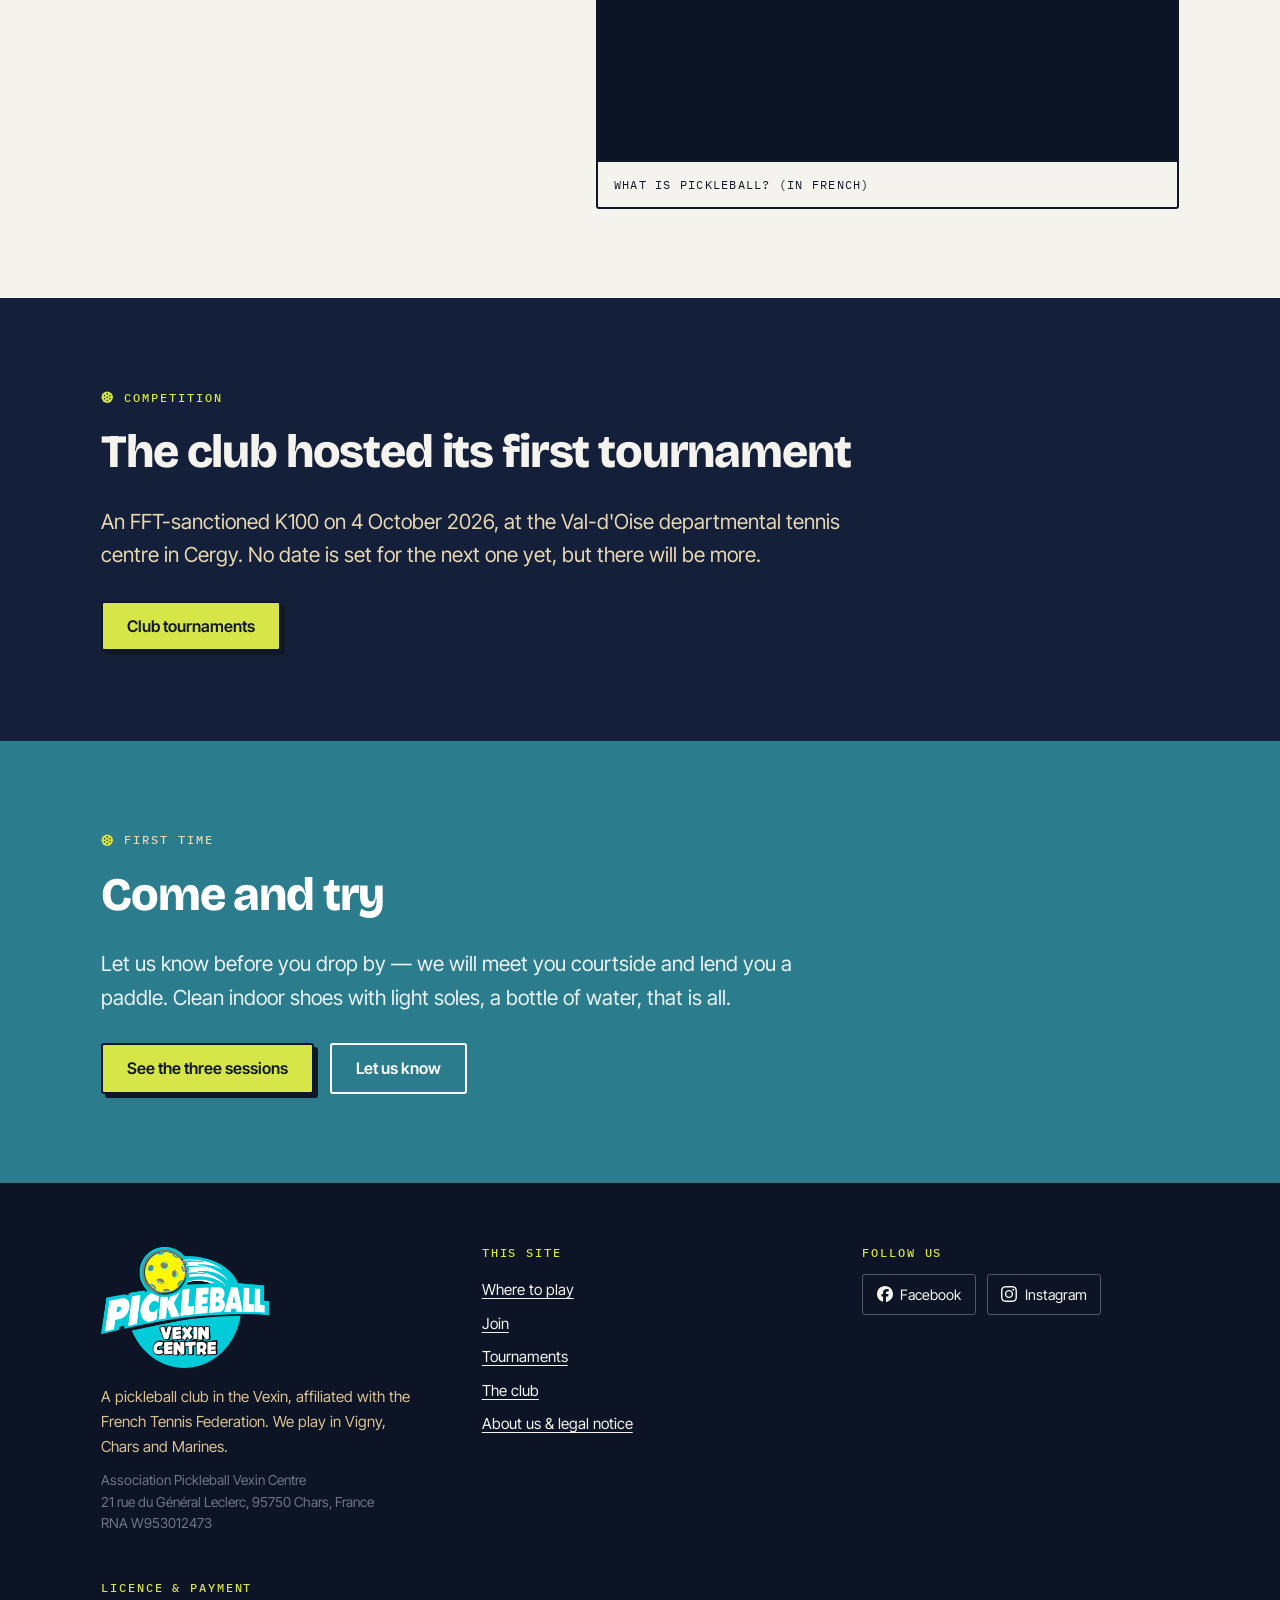
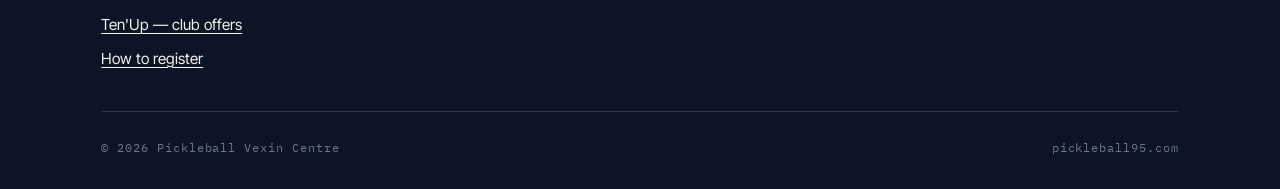
==== commit fd1da7dc: "Le tournoi est passe : index des tournois, fiche K100 archivee" ====
--- a/index.html
+++ b/index.html
@@ -176,33 +176,6 @@
 
 <a class="saut-contenu" href="#contenu">Aller au contenu</a>
 
-<!-- BANDEAU TEMPORAIRE — s'efface seul apres le 04/10/2026.
-     Pour le retirer definitivement : supprimer ce bloc <aside> et le <script> qui suit,
-     sur index.html et en/index.html. Voir la section dediee du README. -->
-<aside class="alerte" id="alerte-tournoi" hidden>
-  <div class="enveloppe alerte__interieur">
-    <p><strong>1<sup>er</sup> K100 de Cergy</strong> — dimanche 4 octobre 2026, inscriptions ouvertes. <span class="alerte__compte" id="alerte-compte" hidden></span></p>
-    <a class="alerte__lien" href="tournoi-k100.html">Le tournoi</a>
-    <a class="alerte__lien alerte__lien--fort" href="https://www.helloasso.com/associations/pickleball-vexin-centre/evenements/1er-k100-cergy-par-pickleball-vexin-centre" rel="noopener">S'inscrire</a>
-  </div>
-</aside>
-<script>
-(function () {
-  var fin = new Date(2026, 9, 5, 0, 0, 0);          // 5 octobre 2026, 00h00 : le bandeau disparait
-  var maintenant = new Date();
-  if (maintenant >= fin) return;                     // apres le tournoi : rien ne s'affiche
-  var jour = new Date(2026, 9, 4, 0, 0, 0);
-  var reste = Math.ceil((jour - maintenant) / 86400000);
-  var compte = document.getElementById('alerte-compte');
-  var texte = null;
-  if (reste > 1) texte = "J\u2212" + reste;
-  else if (reste === 1) texte = "C\u0027est demain";
-  else if (reste <= 0) texte = "C\u0027est aujourd\u0027hui";
-  if (texte) { compte.textContent = texte; compte.hidden = false; }
-  document.getElementById('alerte-tournoi').hidden = false;
-})();
-</script>
-
 <header class="entete">
   <div class="enveloppe entete__interieur">
     <a class="marque" href="index.html">
@@ -215,7 +188,7 @@
           <li><a href="index.html" aria-current="page">Accueil</a></li>
           <li><a href="ou-jouer.html">Où jouer</a></li>
           <li><a href="adherer.html">Adhérer</a></li>
-          <li><a href="tournoi-k100.html">Tournoi</a></li>
+          <li><a href="tournois.html">Tournois</a></li>
           <li><a href="le-club.html">Le club</a></li>
           <li><a href="qui-sommes-nous.html">Qui sommes-nous</a></li>
         </ul>
@@ -323,13 +296,12 @@
     <div class="enveloppe">
       <p class="sourcil">
         <svg class="balle" viewBox="0 0 24 24" aria-hidden="true"><circle cx="12" cy="12" r="11"/><circle cx="12" cy="5.6" r="1.5"/><circle cx="17.3" cy="9" r="1.5"/><circle cx="17.3" cy="15" r="1.5"/><circle cx="12" cy="18.4" r="1.5"/><circle cx="6.7" cy="15" r="1.5"/><circle cx="6.7" cy="9" r="1.5"/><circle cx="12" cy="12" r="1.5"/></svg>
-        Dimanche 4 octobre 2026 · Cergy
+        Compétition
       </p>
-      <h2>Le club organise son premier tournoi</h2>
-      <p class="intro">Un K100 homologué FFT au comité départemental de tennis du Val-d'Oise. Double messieurs et double mixte, tableaux 3.0 et 4.0, 20 € l'engagement. Les inscriptions sont ouvertes.</p>
+      <h2>Le club a organisé son premier tournoi</h2>
+      <p class="intro">Un K100 homologué FFT le 4 octobre 2026, au comité départemental de tennis du Val-d'Oise à Cergy. Aucune date n'est encore fixée pour la suite, mais il y en aura d'autres.</p>
       <div class="rangee-boutons">
-        <a class="bouton" href="tournoi-k100.html">Tout savoir sur le tournoi</a>
-        <a class="bouton bouton--fantome" href="https://www.helloasso.com/associations/pickleball-vexin-centre/evenements/1er-k100-cergy-par-pickleball-vexin-centre" rel="noopener">S'inscrire</a>
+        <a class="bouton" href="tournois.html">Les tournois du club</a>
       </div>
     </div>
   </section>
@@ -364,7 +336,7 @@
         <ul>
           <li><a href="ou-jouer.html">Où jouer</a></li>
           <li><a href="adherer.html">Adhérer</a></li>
-          <li><a href="tournoi-k100.html">Tournoi</a></li>
+          <li><a href="tournois.html">Tournois</a></li>
           <li><a href="le-club.html">Le club</a></li>
         
           <li><a href="qui-sommes-nous.html">Qui sommes-nous</a></li></ul>
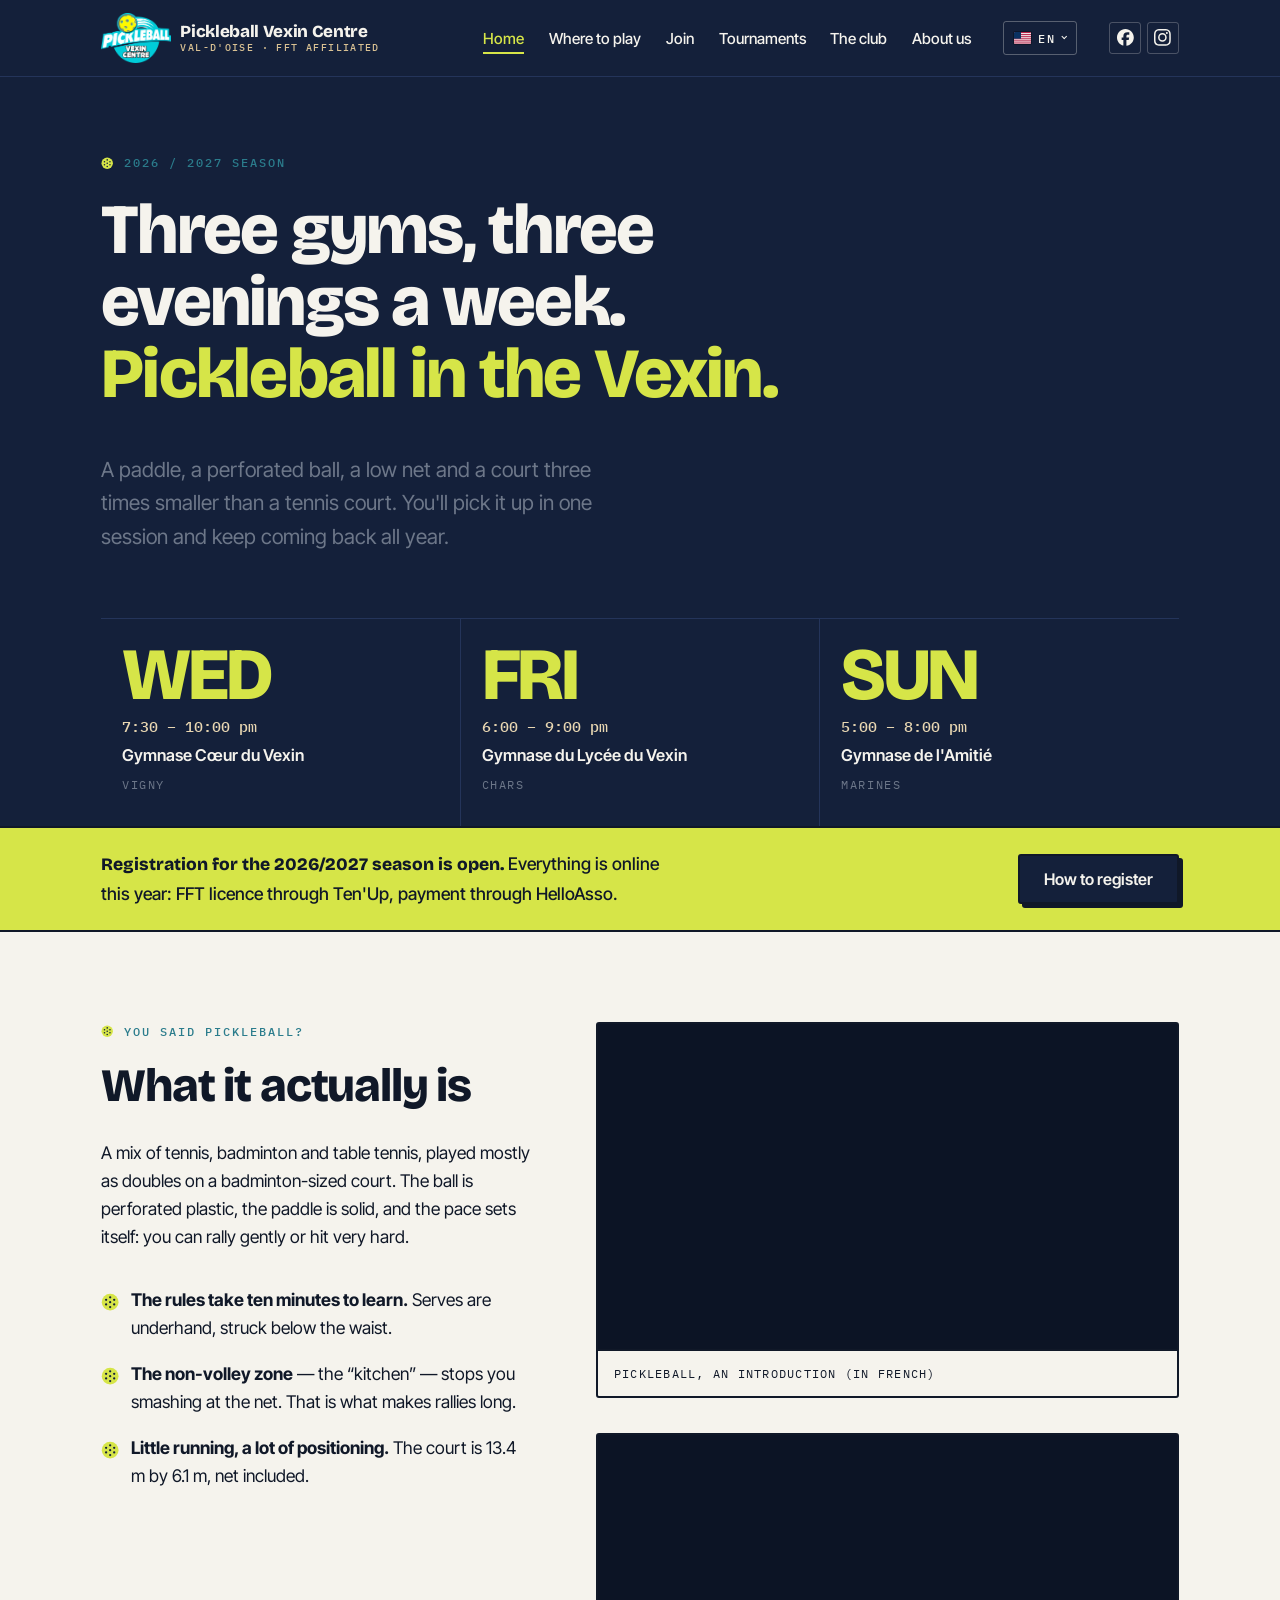
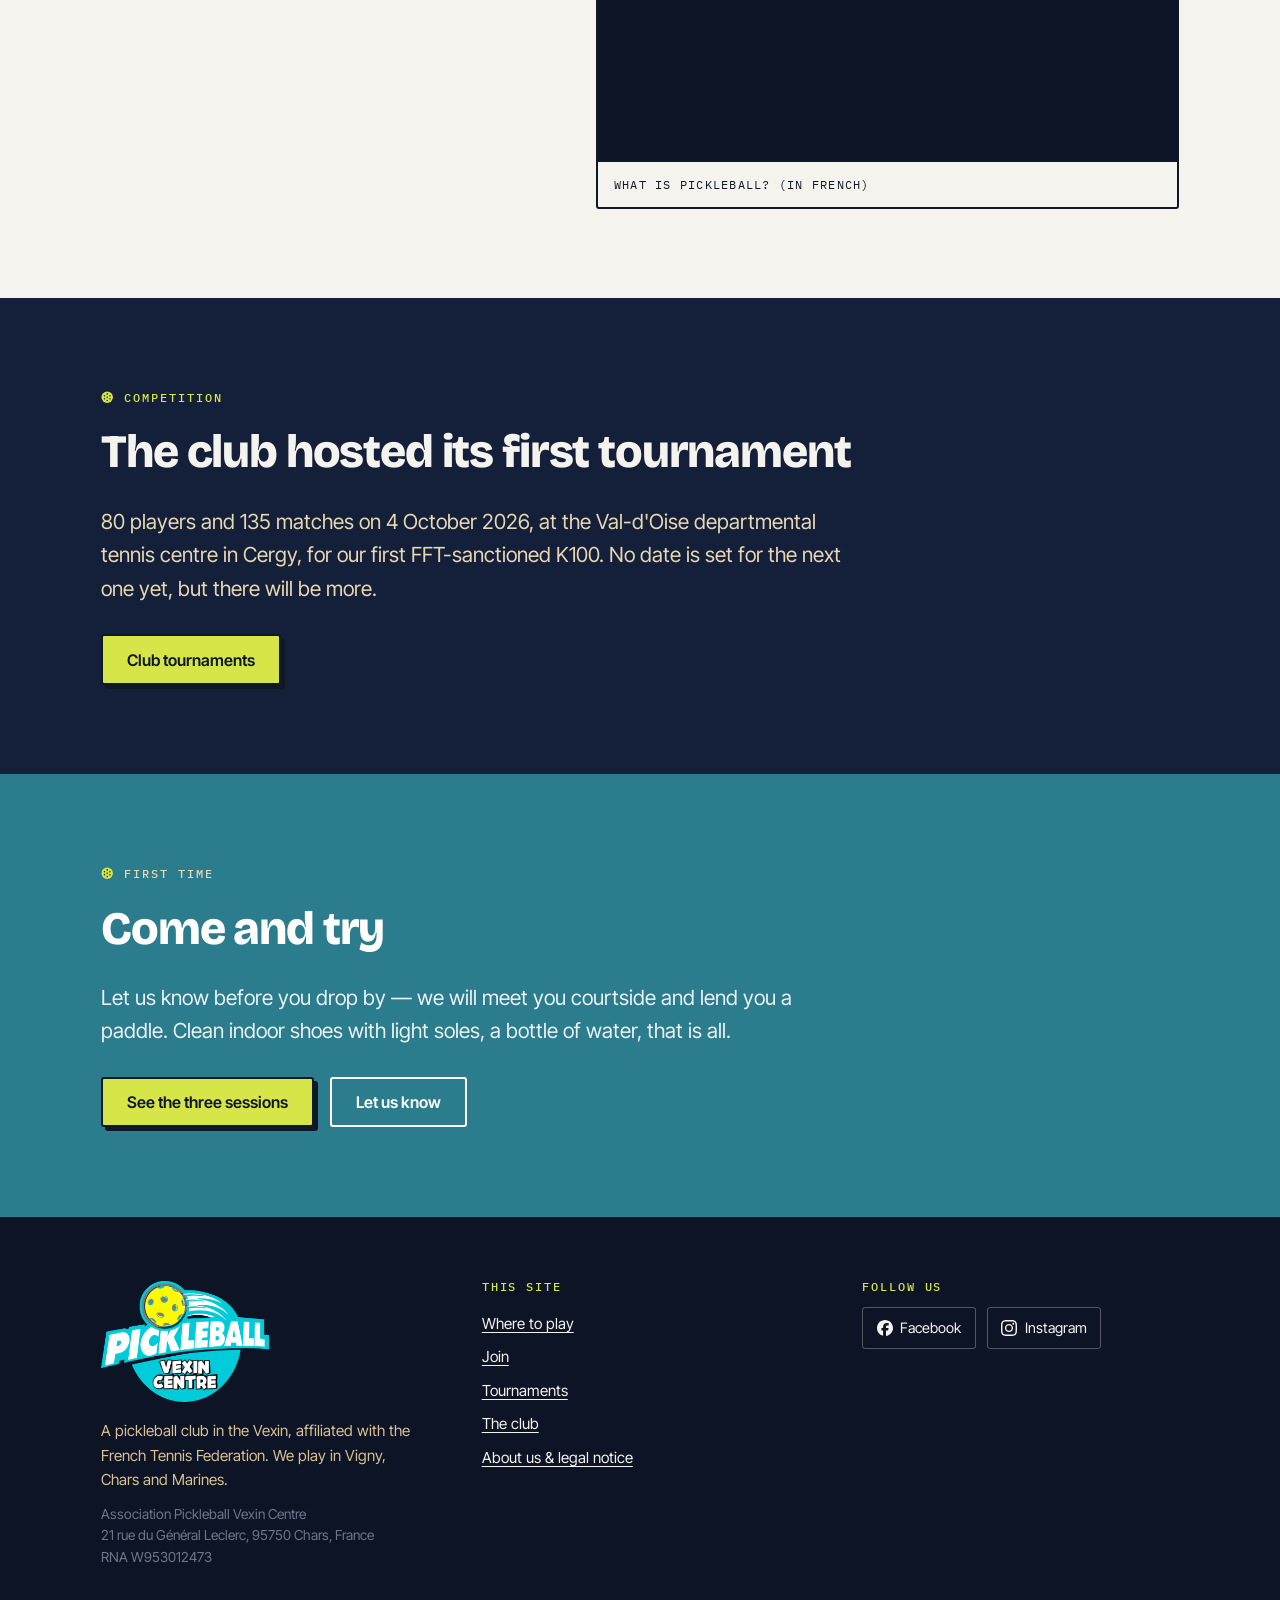
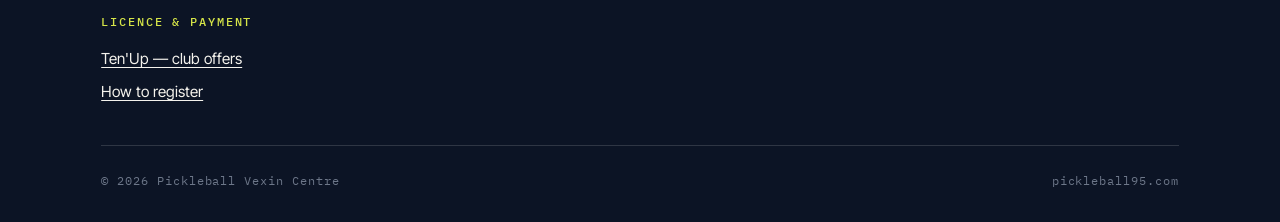
==== commit 28d346b6: "Bilan du K100 : 80 joueurs, 135 matchs, source du comite du Val-d'Oise" ====
--- a/index.html
+++ b/index.html
@@ -299,7 +299,7 @@
         Compétition
       </p>
       <h2>Le club a organisé son premier tournoi</h2>
-      <p class="intro">Un K100 homologué FFT le 4 octobre 2026, au comité départemental de tennis du Val-d'Oise à Cergy. Aucune date n'est encore fixée pour la suite, mais il y en aura d'autres.</p>
+      <p class="intro">80 joueurs et 135 matchs le 4 octobre 2026, au comité départemental de tennis du Val-d'Oise à Cergy, pour notre premier K100 homologué FFT. Aucune date n'est encore fixée pour la suite, mais il y en aura d'autres.</p>
       <div class="rangee-boutons">
         <a class="bouton" href="tournois.html">Les tournois du club</a>
       </div>
